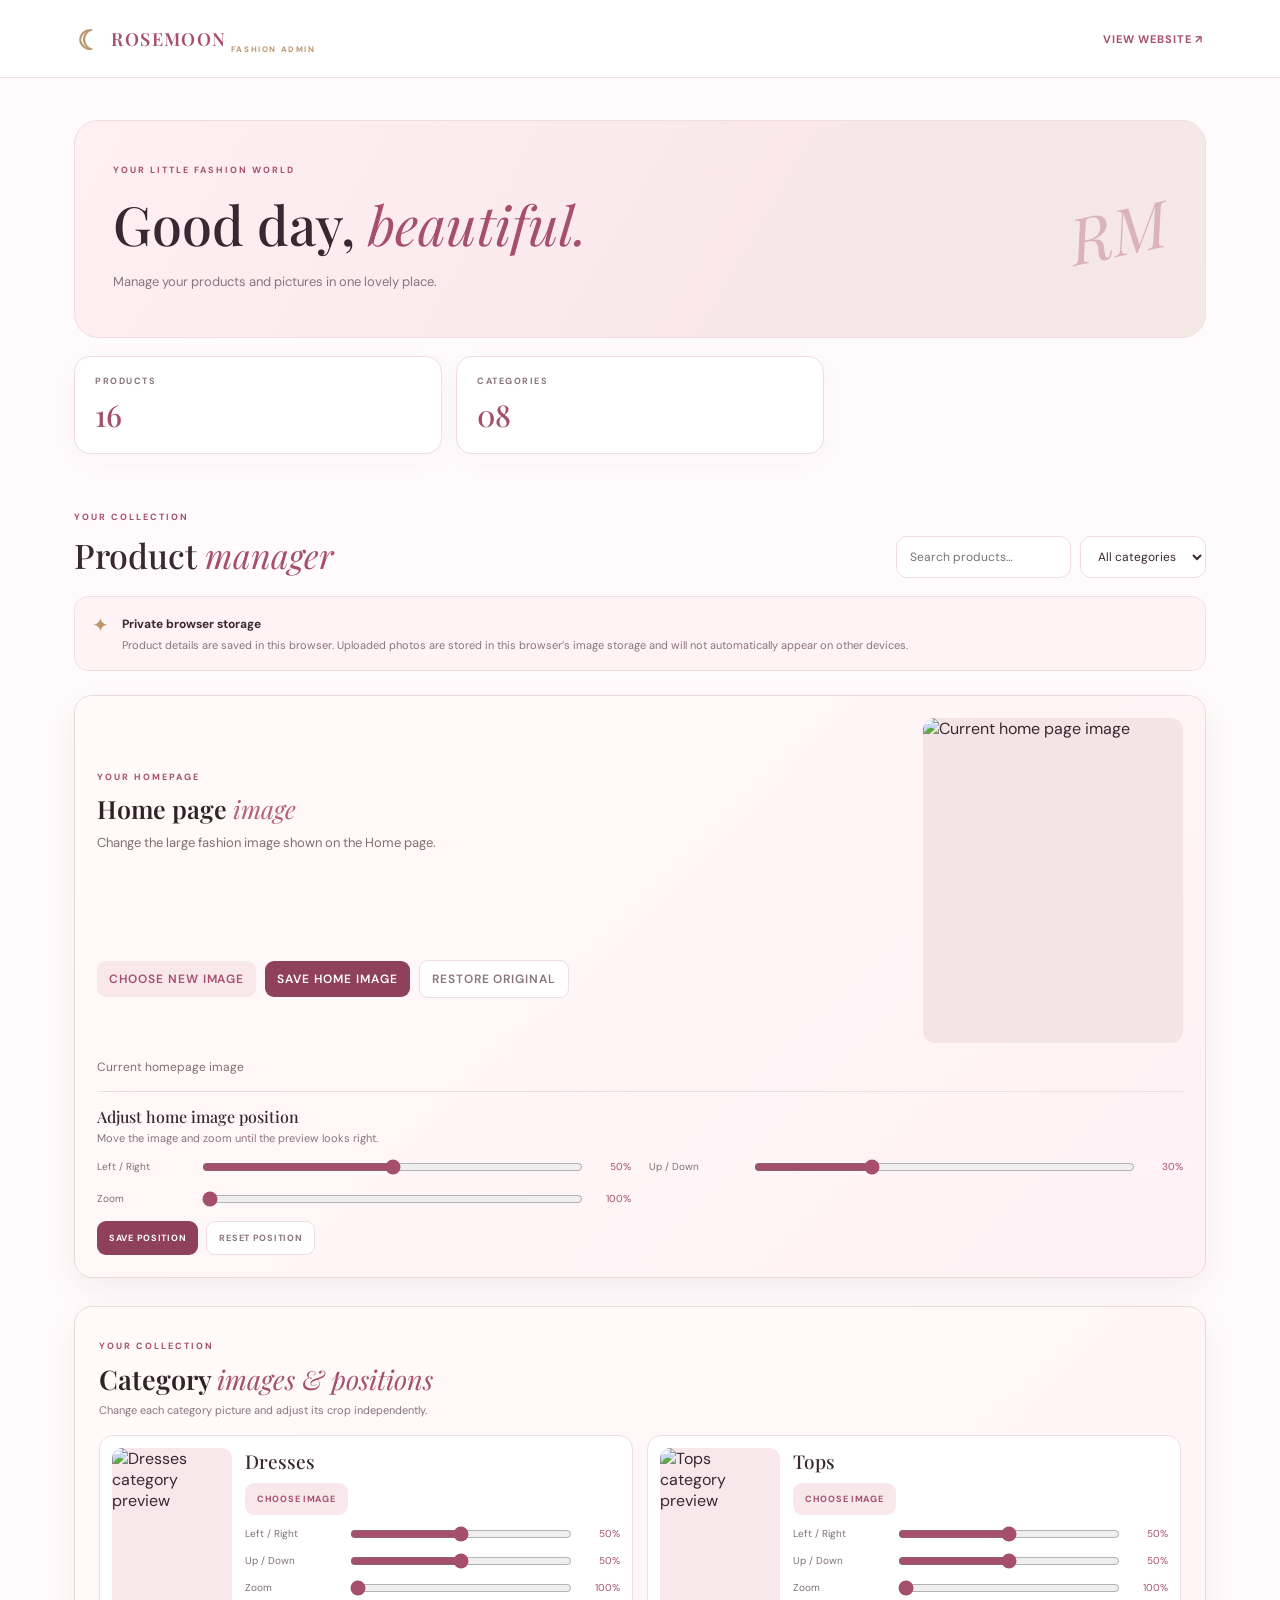
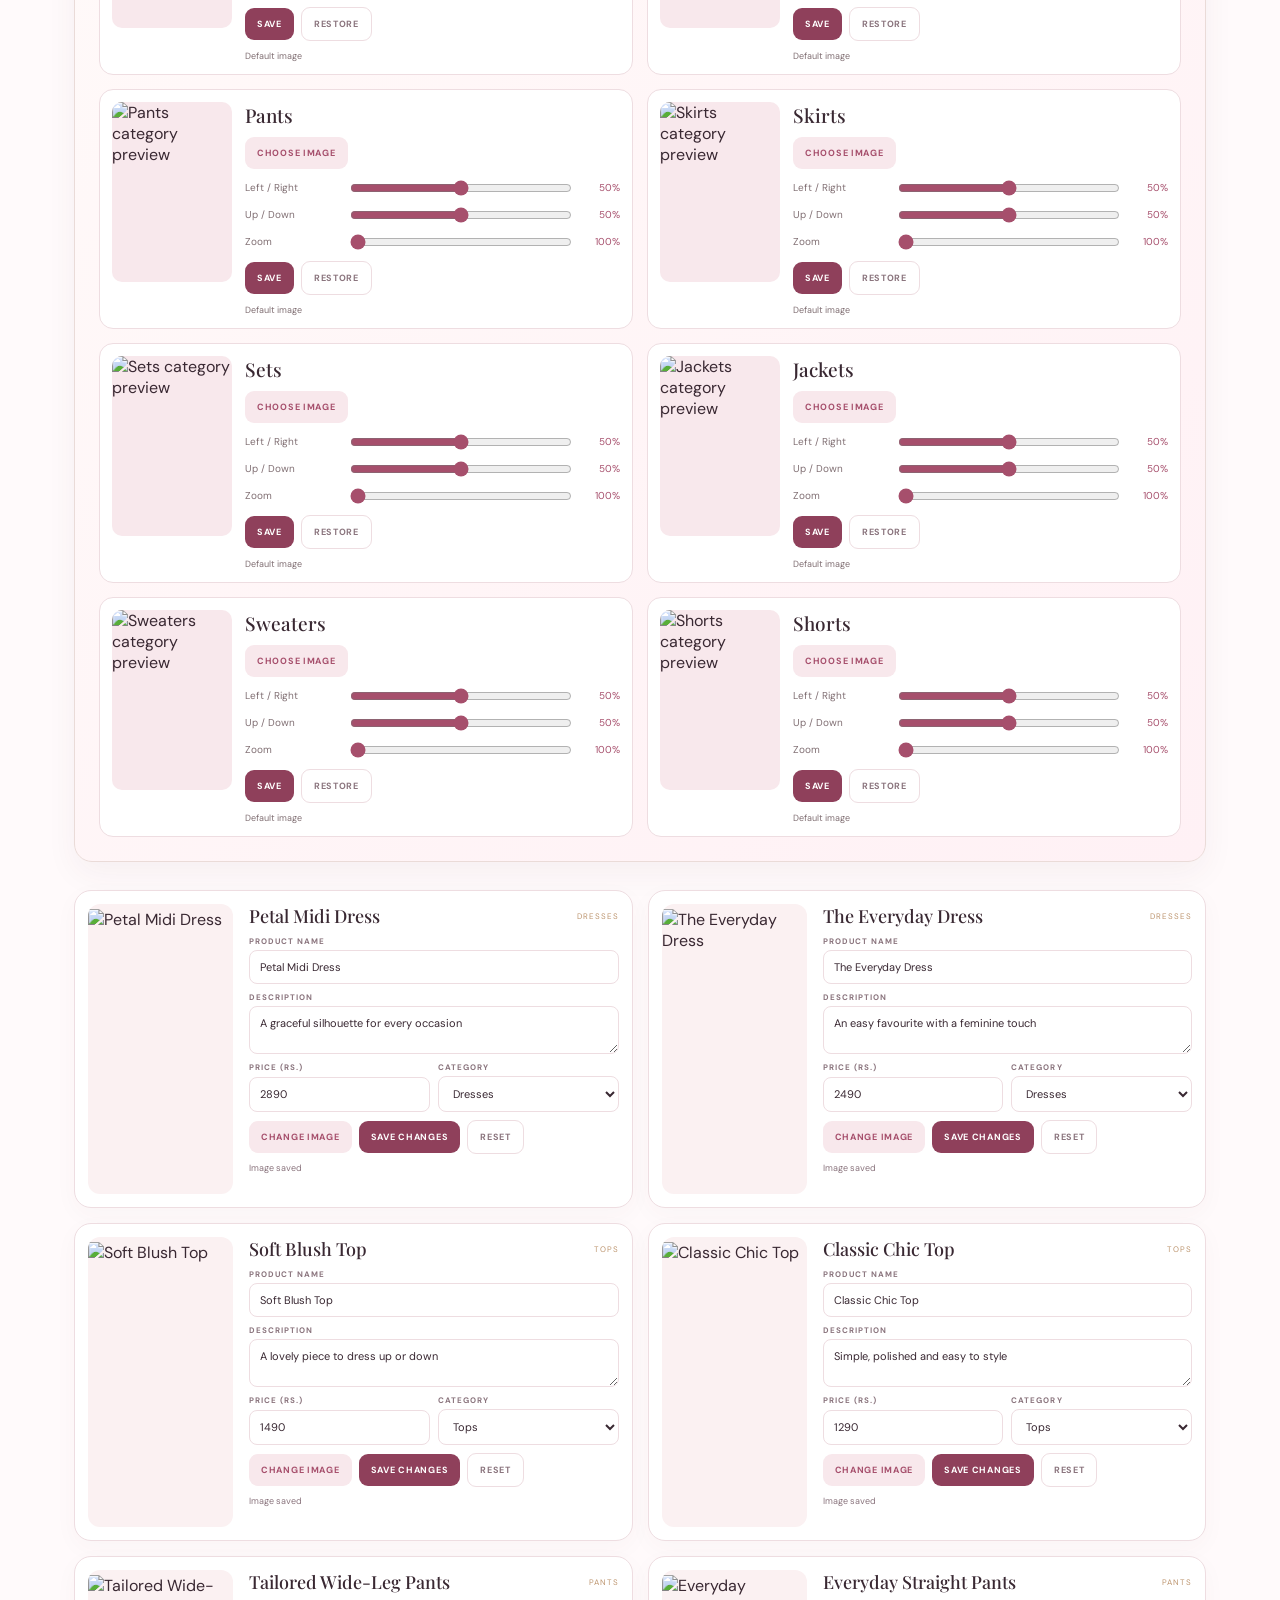
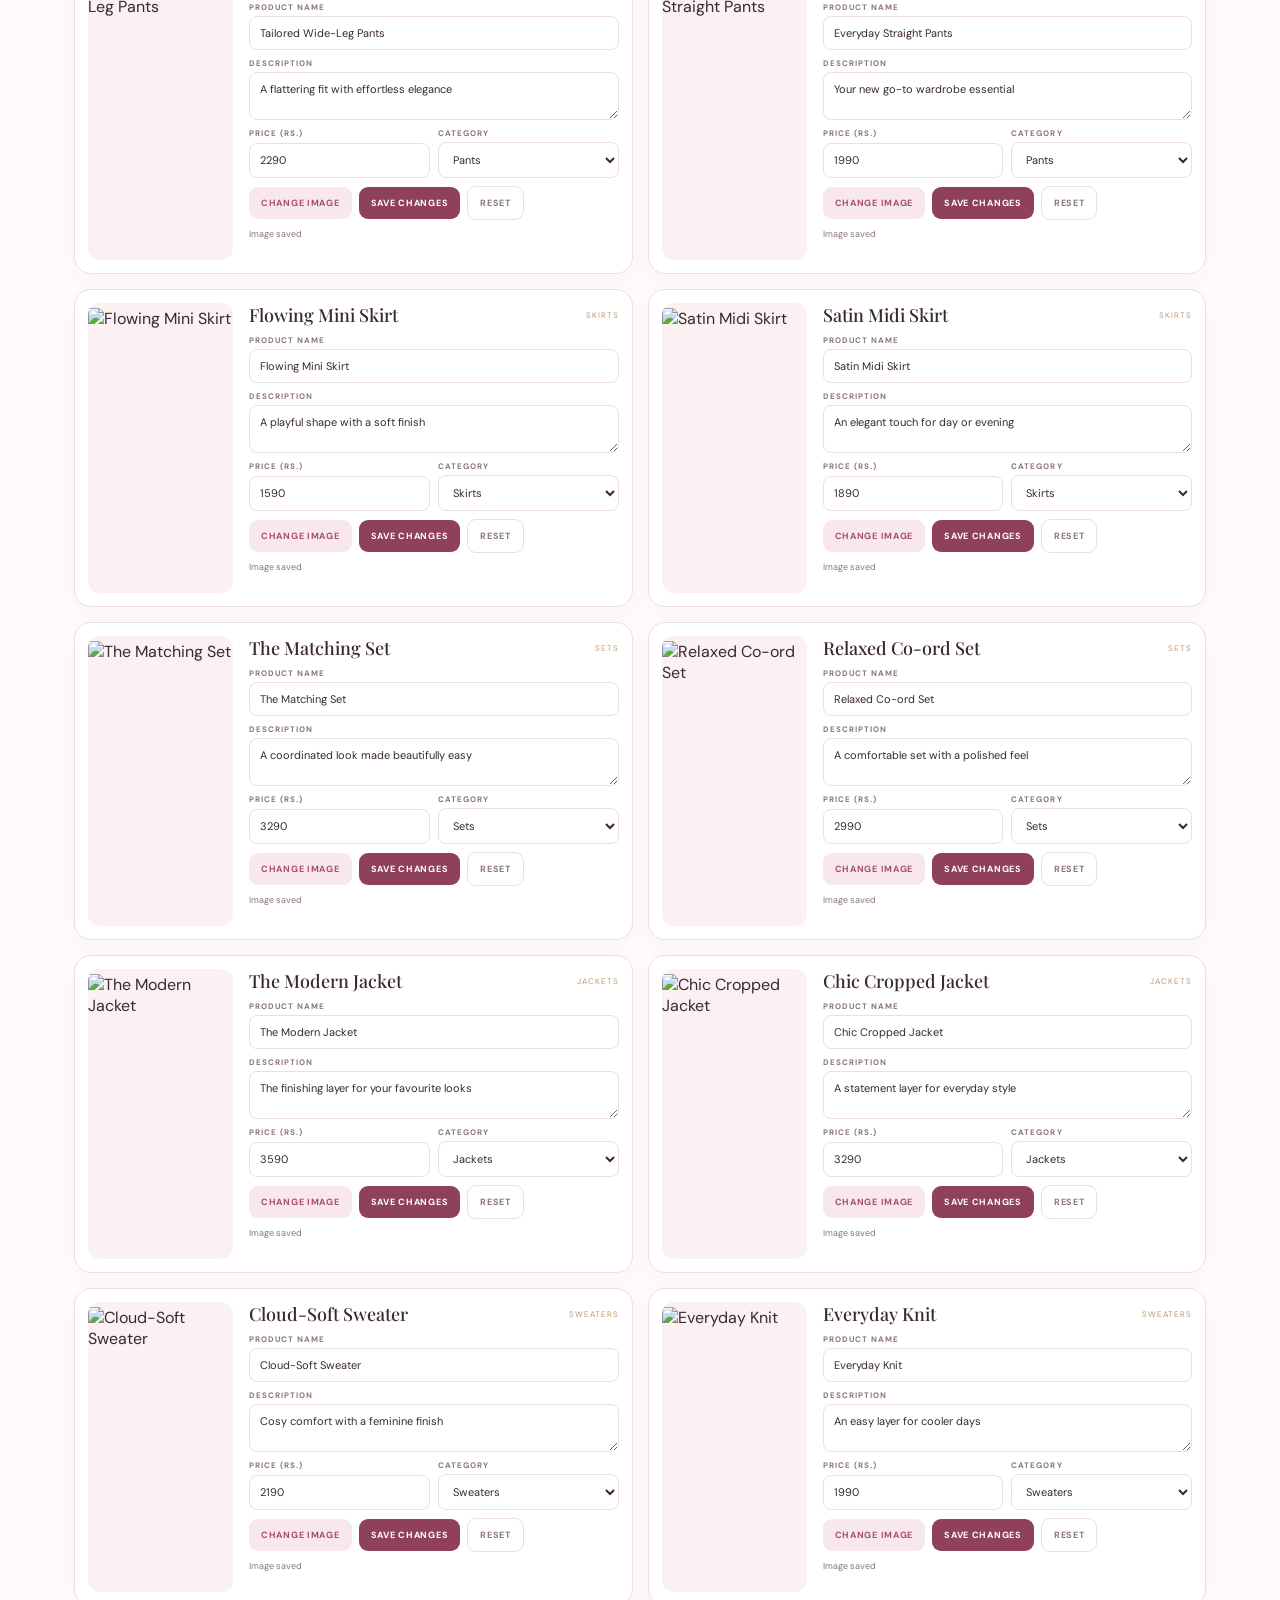
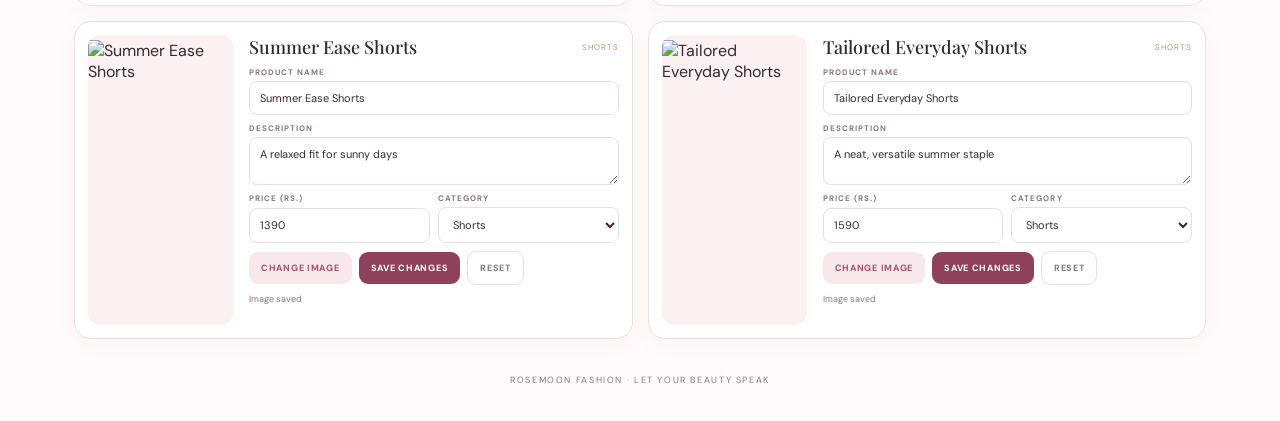
==== admin.html @ 84fc4e72 "Refresh admin script cache for image preview fallback" ====
<!doctype html>
<html lang="en">
<head>
<meta charset="utf-8"><meta name="viewport" content="width=device-width,initial-scale=1">
<meta name="theme-color" content="#f8e9e9"><title>RoseMoon Fashion · Admin</title>
<link rel="preconnect" href="https://fonts.googleapis.com"><link rel="preconnect" href="https://fonts.gstatic.com" crossorigin>
<link href="https://fonts.googleapis.com/css2?family=DM+Sans:wght@400;500;600;700&family=Playfair+Display:wght@400;500;600;700&display=swap" rel="stylesheet">
<link rel="stylesheet" href="admin.css?v=20261119-categoryimages01">
</head>
<body>
<header class="admin-top"><a class="brand" href="index.html"><span class="moon">☾</span><span>ROSEMOON</span><small>FASHION ADMIN</small></a><div class="top-actions"><a class="view-shop" href="index.html">View Website ↗</a></div></header>
<main class="shell">
<section id="managerPanel"><section class="welcome"><div><p class="eyebrow">YOUR LITTLE FASHION WORLD</p><h1>Good day, <em>beautiful.</em></h1><p>Manage your products and pictures in one lovely place.</p></div><div class="welcome-mark">RM</div></section>
<section class="stats"><article><span>PRODUCTS</span><strong id="productCount">16</strong></article><article><span>CATEGORIES</span><strong>08</strong></article></section>
<section class="toolbar"><div><p class="eyebrow">YOUR COLLECTION</p><h2>Product <em>manager</em></h2></div><div class="tools"><input id="searchProducts" type="search" placeholder="Search products…"><select id="filterCategory"><option value="all">All categories</option><option value="dresses">Dresses</option><option value="tops">Tops</option><option value="pants">Pants</option><option value="skirts">Skirts</option><option value="sets">Sets</option><option value="jackets">Jackets</option><option value="sweaters">Sweaters</option><option value="shorts">Shorts</option></select></div></section>
<div class="notice"><span>✦</span><div><strong>Private browser storage</strong><p>Product details are saved in this browser. Uploaded photos are stored in this browser’s image storage and will not automatically appear on other devices.</p></div></div>
<section class="home-image-manager">
<div class="home-image-copy"><p class="eyebrow">YOUR HOMEPAGE</p><h2>Home page <em>image</em></h2><p>Change the large fashion image shown on the Home page.</p></div>
<div class="home-image-preview" id="homeImagePreview"><img src="https://images.unsplash.com/photo-1539109136881-3be0616acf4b?auto=format&fit=crop&w=1200&q=85" alt="Current home page image"></div>
<div class="home-image-actions"><label class="upload-label">Choose new image<input id="homeImageUpload" type="file" accept="image/*"></label><button class="save-button" id="saveHomeImage" type="button">Save home image</button><button class="reset-button" id="resetHomeImage" type="button">Restore original</button></div>
<p class="home-image-status" id="homeImageStatus" aria-live="polite">Current homepage image</p>
<div class="image-position-controls" id="homePositionControls"><div class="position-title"><strong>Adjust home image position</strong><span>Move the image and zoom until the preview looks right.</span></div><label>Left / Right <input type="range" min="0" max="100" value="50" data-home-position="x"><output>50%</output></label><label>Up / Down <input type="range" min="0" max="100" value="30" data-home-position="y"><output>30%</output></label><label>Zoom <input type="range" min="100" max="180" value="100" data-home-position="zoom"><output>100%</output></label><div class="position-actions"><button class="save-button" id="saveHomePosition" type="button">Save position</button><button class="reset-button" id="resetHomePosition" type="button">Reset position</button></div></div></section><section class="category-image-manager"><div class="category-manager-heading"><p class="eyebrow">YOUR COLLECTION</p><h2>Category <em>images & positions</em></h2><p>Change each category picture and adjust its crop independently.</p></div><div id="categoryImageGrid" class="category-image-grid"></div></section><section id="productList" class="product-list" aria-live="polite"></section>
<footer>ROSEMOON FASHION <span>·</span> LET YOUR BEAUTY SPEAK</footer>
</section></main>
<div class="toast" id="toast" role="status"></div>
<script src="admin.js?v=20261119-adminfix03"></script>
</body></html>
---- admin.css ----
:root{--ink:#392832;--muted:#8a747d;--rose:#a64f6c;--pink:#f8e8ec;--pale:#fff8f8;--gold:#bd956f;--line:#eedde1;--white:#fff}*{box-sizing:border-box}body{margin:0;background:#fffafb;color:var(--ink);font-family:"DM Sans",sans-serif}.admin-top{height:78px;padding:0 clamp(18px,6vw,84px);display:flex;align-items:center;justify-content:space-between;background:#fff;border-bottom:1px solid var(--line);position:sticky;top:0;z-index:5}.brand{display:flex;align-items:center;gap:9px;text-decoration:none;color:var(--rose);font:600 18px "Playfair Display",serif;letter-spacing:.08em}.brand small{font:700 8px "DM Sans";letter-spacing:.2em;color:var(--gold);align-self:flex-end;margin:0 0 3px -5px}.moon{font-size:27px;color:var(--gold)}.view-shop{color:var(--rose);text-decoration:none;font-size:11px;font-weight:700;letter-spacing:.08em;text-transform:uppercase}.shell{max-width:1180px;margin:auto;padding:42px 24px 25px}.welcome{background:linear-gradient(120deg,#fff0f3,#f9e7eb 58%,#f4e8e4);border:1px solid #f0dce1;border-radius:24px;padding:34px 38px;display:flex;justify-content:space-between;align-items:center;overflow:hidden}.eyebrow{font-size:9px;font-weight:700;letter-spacing:.22em;color:var(--rose)}h1,h2{font-family:"Playfair Display",serif;font-weight:500}h1{font-size:clamp(34px,5vw,54px);margin:12px 0}h1 em,h2 em{color:var(--rose);font-weight:400}.welcome p:not(.eyebrow){color:var(--muted);font-size:13px}.welcome-mark{font:italic 64px "Playfair Display";color:#c88fa0;opacity:.6;transform:rotate(-12deg)}.stats{display:grid;grid-template-columns:repeat(3,1fr);gap:14px;margin:18px 0 48px}.stats article{background:white;border:1px solid var(--line);border-radius:16px;padding:18px 20px;box-shadow:0 7px 24px #67354808}.stats span{display:block;font-size:9px;letter-spacing:.17em;color:var(--muted);font-weight:700}.stats strong{display:block;font:500 30px "Playfair Display";margin-top:8px;color:var(--rose)}.toolbar{display:flex;align-items:end;justify-content:space-between;gap:18px;margin-bottom:18px}.toolbar h2{font-size:34px;margin:8px 0 0}.tools{display:flex;gap:9px}.tools input,.tools select{height:42px;border:1px solid var(--line);border-radius:11px;background:white;padding:0 13px;color:var(--ink);font:12px "DM Sans";outline:none}.tools input:focus,.tools select:focus,.field input:focus,.field textarea:focus,.field select:focus{border-color:#c27a91;box-shadow:0 0 0 3px #f8e8ec}.notice{display:flex;gap:13px;align-items:flex-start;background:#fff3f5;border:1px solid #f1dfe4;border-radius:14px;padding:15px 17px;margin-bottom:20px}.notice>span{color:var(--gold);font-size:20px}.notice strong{font-size:12px}.notice p{font-size:11px;color:var(--muted);margin:4px 0 0;line-height:1.6}.product-list{display:grid;grid-template-columns:repeat(2,minmax(0,1fr));gap:15px}.product-card{display:grid;grid-template-columns:145px minmax(0,1fr);gap:16px;background:white;border:1px solid var(--line);border-radius:17px;padding:13px;box-shadow:0 7px 24px #67354808;min-width:0}.photo-wrap{position:relative;background:#fbf1f2;border-radius:12px;overflow:hidden;min-height:190px;display:flex;align-items:center;justify-content:center}.photo-wrap img{width:100%;height:100%;max-height:280px;object-fit:contain;display:block}.photo-wrap .photo-empty{font-size:11px;color:var(--muted);padding:12px;text-align:center}.edit-fields{min-width:0;display:grid;gap:8px;align-content:start}.product-heading{display:flex;align-items:center;justify-content:space-between;gap:7px}.product-heading strong{font:500 18px "Playfair Display";overflow-wrap:anywhere}.product-heading small{font-size:8px;letter-spacing:.12em;color:var(--gold);text-transform:uppercase;white-space:nowrap}.field{display:grid;gap:4px}.field label{font-size:8px;font-weight:700;letter-spacing:.13em;color:var(--muted);text-transform:uppercase}.field input,.field textarea,.field select{width:100%;min-width:0;border:1px solid var(--line);border-radius:8px;padding:9px 10px;font:11px "DM Sans";color:var(--ink);background:#fff;outline:none}.field textarea{resize:vertical;min-height:45px}.two-fields{display:grid;grid-template-columns:1fr 1fr;gap:8px}.image-actions{display:flex;gap:7px;align-items:center;flex-wrap:wrap}.upload-label,.save-button,.reset-button{border:0;border-radius:9px;padding:10px 12px;font:700 9px "DM Sans";letter-spacing:.08em;text-transform:uppercase;cursor:pointer}.upload-label{background:#f8e8ec;color:var(--rose)}.upload-label input{display:none}.save-button{background:#8f405b;color:white}.reset-button{background:#fff;border:1px solid var(--line);color:var(--muted)}.image-name{font-size:9px;color:var(--muted);overflow-wrap:anywhere}.card-status{font-size:9px;color:#4d8b69;min-height:12px}.empty-state{grid-column:1/-1;text-align:center;padding:40px;color:var(--muted)}footer{text-align:center;padding:35px 0 10px;color:var(--muted);font-size:9px;letter-spacing:.18em}footer span{color:var(--gold)}.toast{position:fixed;bottom:22px;left:50%;transform:translate(-50%,20px);opacity:0;pointer-events:none;background:#392832;color:white;padding:12px 18px;border-radius:30px;font-size:11px;transition:.25s;z-index:10}.toast.show{opacity:1;transform:translate(-50%,0)}@media(max-width:850px){.product-list{grid-template-columns:1fr}.toolbar{align-items:stretch;flex-direction:column}.tools{width:100%}.tools input,.tools select{flex:1;min-width:0}}@media(max-width:520px){.shell{padding:24px 13px}.welcome{padding:25px 21px}.welcome-mark{font-size:43px}.stats{gap:8px;margin-bottom:35px}.stats article{padding:13px 11px}.stats strong{font-size:25px}.stats span{font-size:8px}.product-card{grid-template-columns:112px minmax(0,1fr);gap:10px;padding:9px}.photo-wrap{min-height:160px}.product-heading strong{font-size:15px}.tools{flex-direction:column}.tools input,.tools select{width:100%;height:40px}.two-fields{gap:6px}.field input,.field textarea,.field select{padding:8px}.upload-label,.save-button,.reset-button{padding:9px 10px;font-size:8px}}
.login-panel{max-width:540px;margin:55px auto}.login-card{background:#fff;border:1px solid var(--line);border-radius:22px;padding:34px;box-shadow:0 15px 50px #67354810}.login-card h1{font-size:40px}.login-card>p:not(.eyebrow){color:var(--muted);font-size:13px;line-height:1.7}.login-card form{display:grid;gap:10px;margin-top:24px}.login-card label{font-size:10px;font-weight:700;letter-spacing:.13em;color:var(--muted);text-transform:uppercase}.login-card input{height:46px;border:1px solid var(--line);border-radius:10px;padding:0 13px;font:13px "DM Sans";color:var(--ink)}.login-card button{justify-self:start;padding:13px 18px}.top-actions{display:flex;gap:18px;align-items:center}.logout-button{border:0;background:transparent;cursor:pointer;font-family:"DM Sans"}.login-card #authMessage{font-size:12px;color:var(--rose);margin-top:18px}

.auth-extra{display:flex;gap:18px;flex-wrap:wrap;margin-top:14px}.auth-extra button{border:0;background:transparent;color:var(--rose);font:600 12px "DM Sans";text-decoration:underline;cursor:pointer;padding:5px 0}.login-card form input[type=password]{height:46px;border:1px solid var(--line);border-radius:10px;padding:0 13px;font:13px "DM Sans";color:var(--ink)}.login-card form{gap:10px}

.home-image-manager{display:grid;grid-template-columns:minmax(0,1fr) minmax(180px,260px);gap:16px;align-items:center;margin:24px 0;padding:22px;border:1px solid #eadbd8;border-radius:18px;background:linear-gradient(135deg,#fffaf9,#fff1f5);box-shadow:0 12px 32px rgba(80,42,55,.06)}
.home-image-copy h2{margin:4px 0 8px;font:600 25px "Playfair Display",serif;color:#302327}.home-image-copy h2 em{color:#b45e7a}.home-image-copy p:last-child{margin:0;color:#806f73;font-size:13px;line-height:1.6}
.home-image-preview{grid-column:2;grid-row:1 / span 2;overflow:hidden;aspect-ratio:4/5;border-radius:12px;background:#f5e4e5}.home-image-preview img{display:block;width:100%;height:100%;object-fit:cover}
.home-image-actions{display:flex;gap:9px;flex-wrap:wrap;align-items:center}.home-image-actions .upload-label,.home-image-actions button{font:600 12px "DM Sans",sans-serif}.home-image-status{grid-column:1/-1;margin:0;color:#806f73;font-size:12px}


.image-position-controls{grid-column:1/-1;display:grid;grid-template-columns:1fr 1fr;gap:12px 18px;padding-top:14px;border-top:1px solid #eedde1}.position-title{grid-column:1/-1;display:grid;gap:4px}.position-title strong{font:500 16px "Playfair Display",serif;color:#392832}.position-title span,.category-manager-heading>p:last-child{font-size:11px;color:#8a747d}.image-position-controls>label,.position-slider>label{display:grid;grid-template-columns:95px minmax(0,1fr) 42px;gap:8px;align-items:center;font-size:10px;color:#806f73}.image-position-controls input,.position-slider input{width:100%;accent-color:#a64f6c}.image-position-controls output,.position-slider output{font-size:10px;color:#a64f6c;text-align:right;font-variant-numeric:tabular-nums}.position-actions{grid-column:1/-1;display:flex;gap:8px;flex-wrap:wrap}.category-image-manager{margin:28px 0;padding:24px;border:1px solid #eadbd8;border-radius:18px;background:linear-gradient(135deg,#fffaf9,#fff1f5);box-shadow:0 12px 32px rgba(80,42,55,.05)}.category-manager-heading h2{margin:4px 0 6px;font:600 27px "Playfair Display",serif;color:#302327}.category-manager-heading>p:last-child{margin:0 0 18px}.category-image-grid{display:grid;grid-template-columns:repeat(2,minmax(0,1fr));gap:14px}.category-image-card{display:grid;grid-template-columns:120px minmax(0,1fr);gap:13px;padding:12px;border:1px solid #eedde1;border-radius:14px;background:#fff}.category-image-preview{height:180px;overflow:hidden;border-radius:10px;background:#f8e8ec}.category-image-preview img{width:100%;height:100%;display:block;object-fit:cover}.category-image-fields{display:grid;align-content:start;gap:9px;min-width:0}.category-image-fields h3{margin:0;font:500 19px "Playfair Display",serif}.category-image-fields .upload-label{justify-self:start}.category-image-status{font-size:9px;color:#806f73}.position-slider{display:grid;gap:7px}@media(max-width:850px){.category-image-grid{grid-template-columns:1fr}}
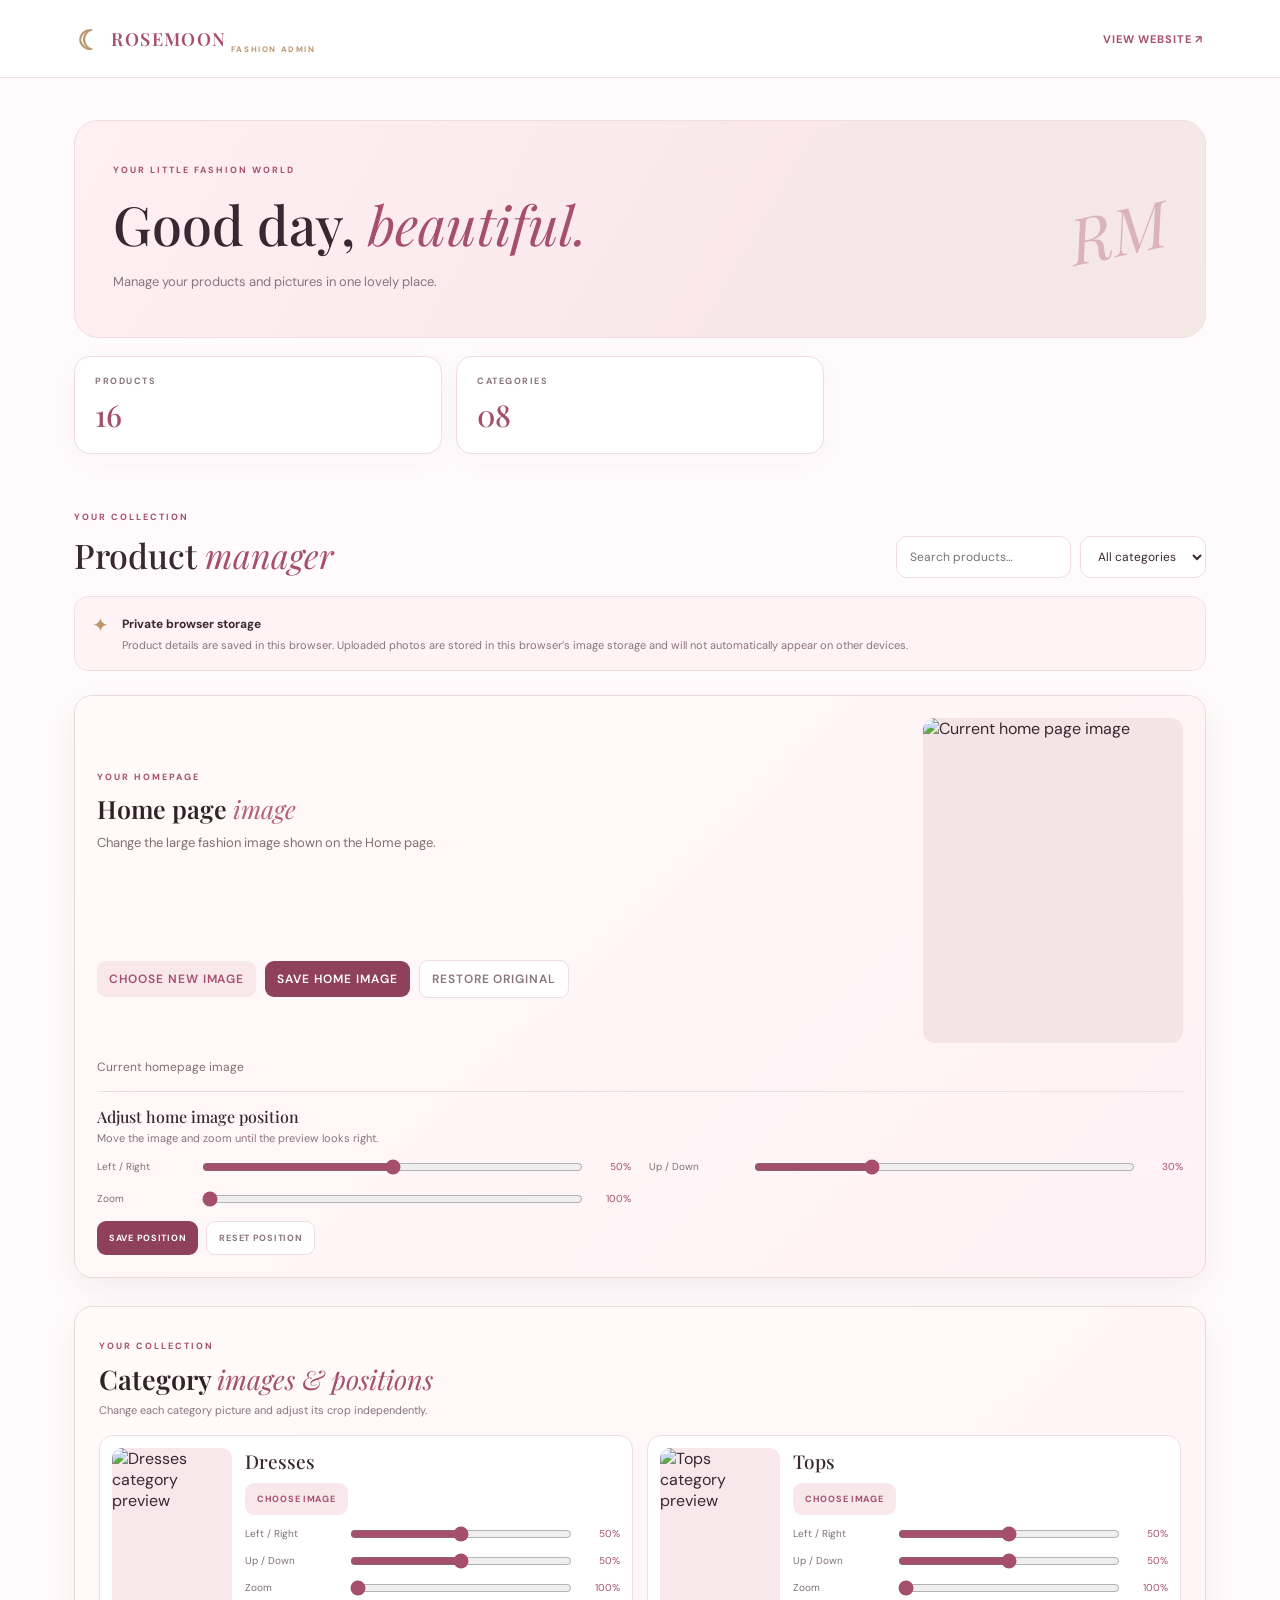
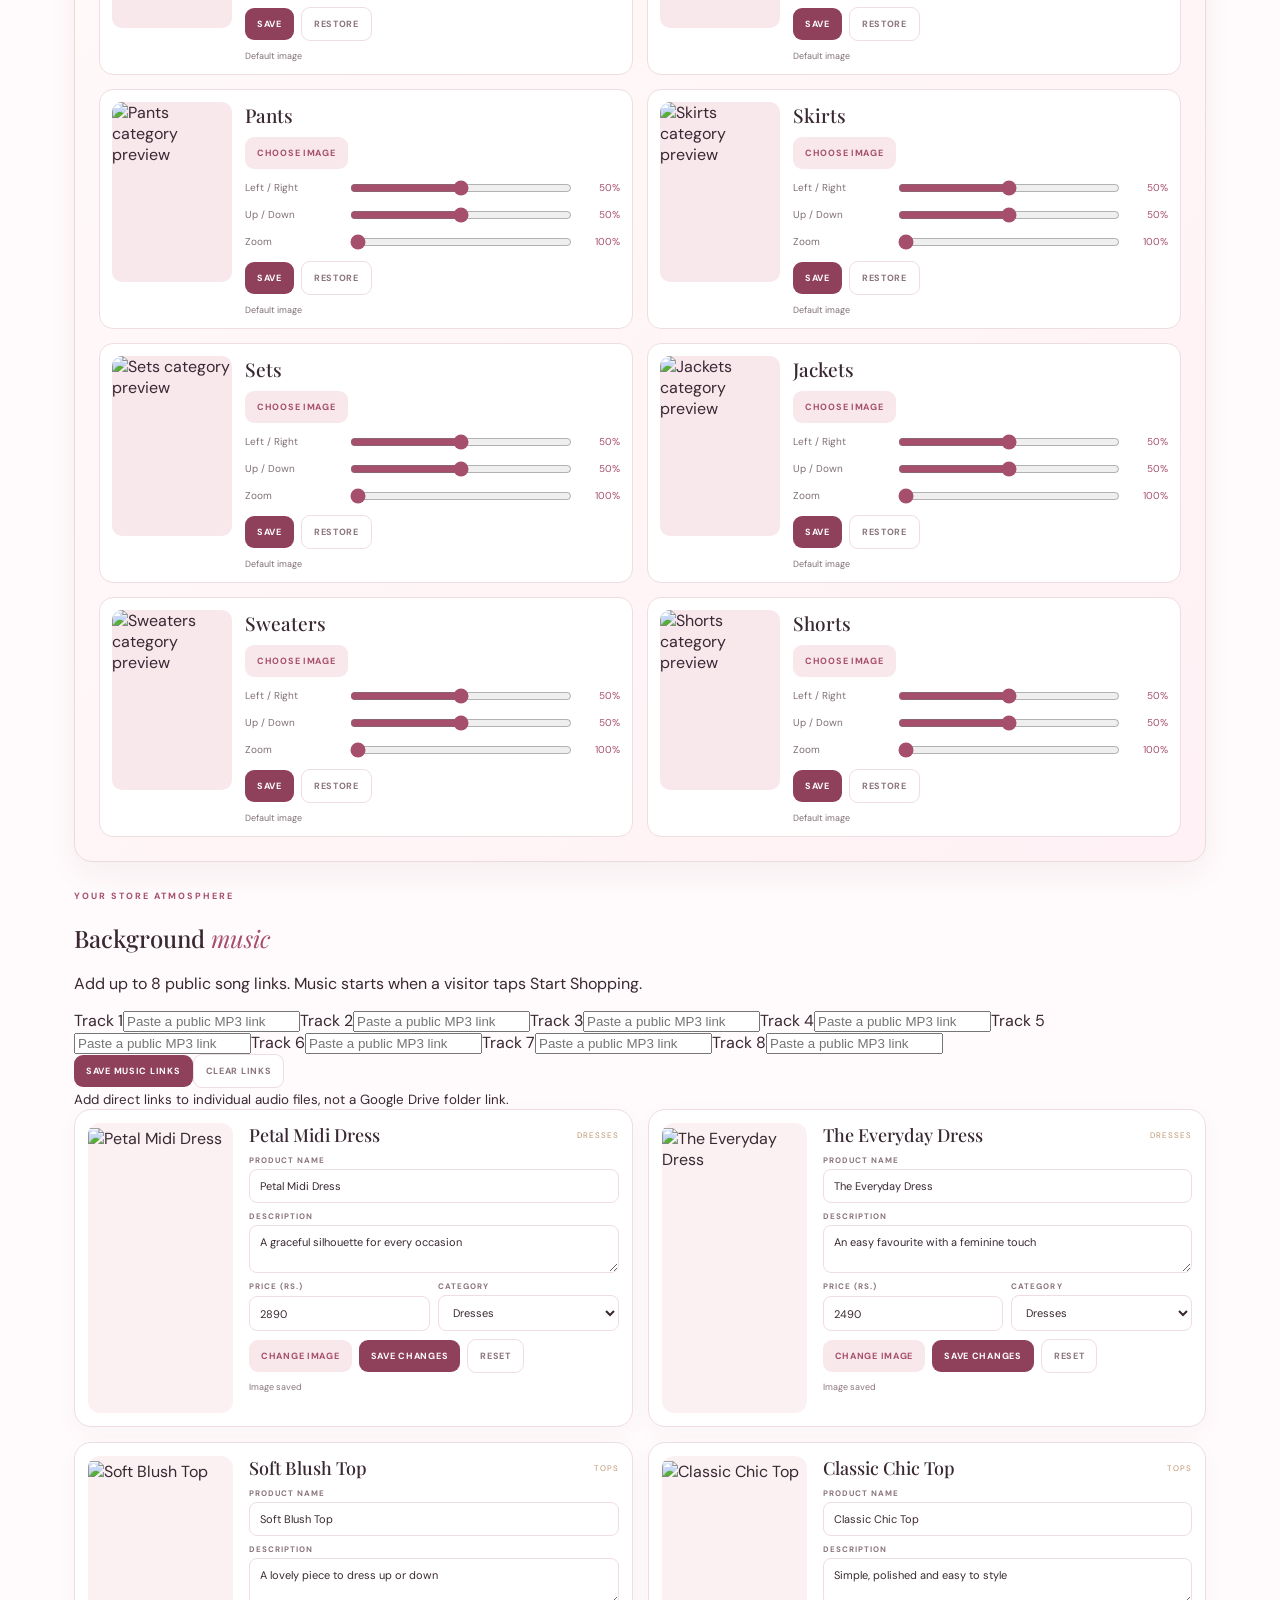
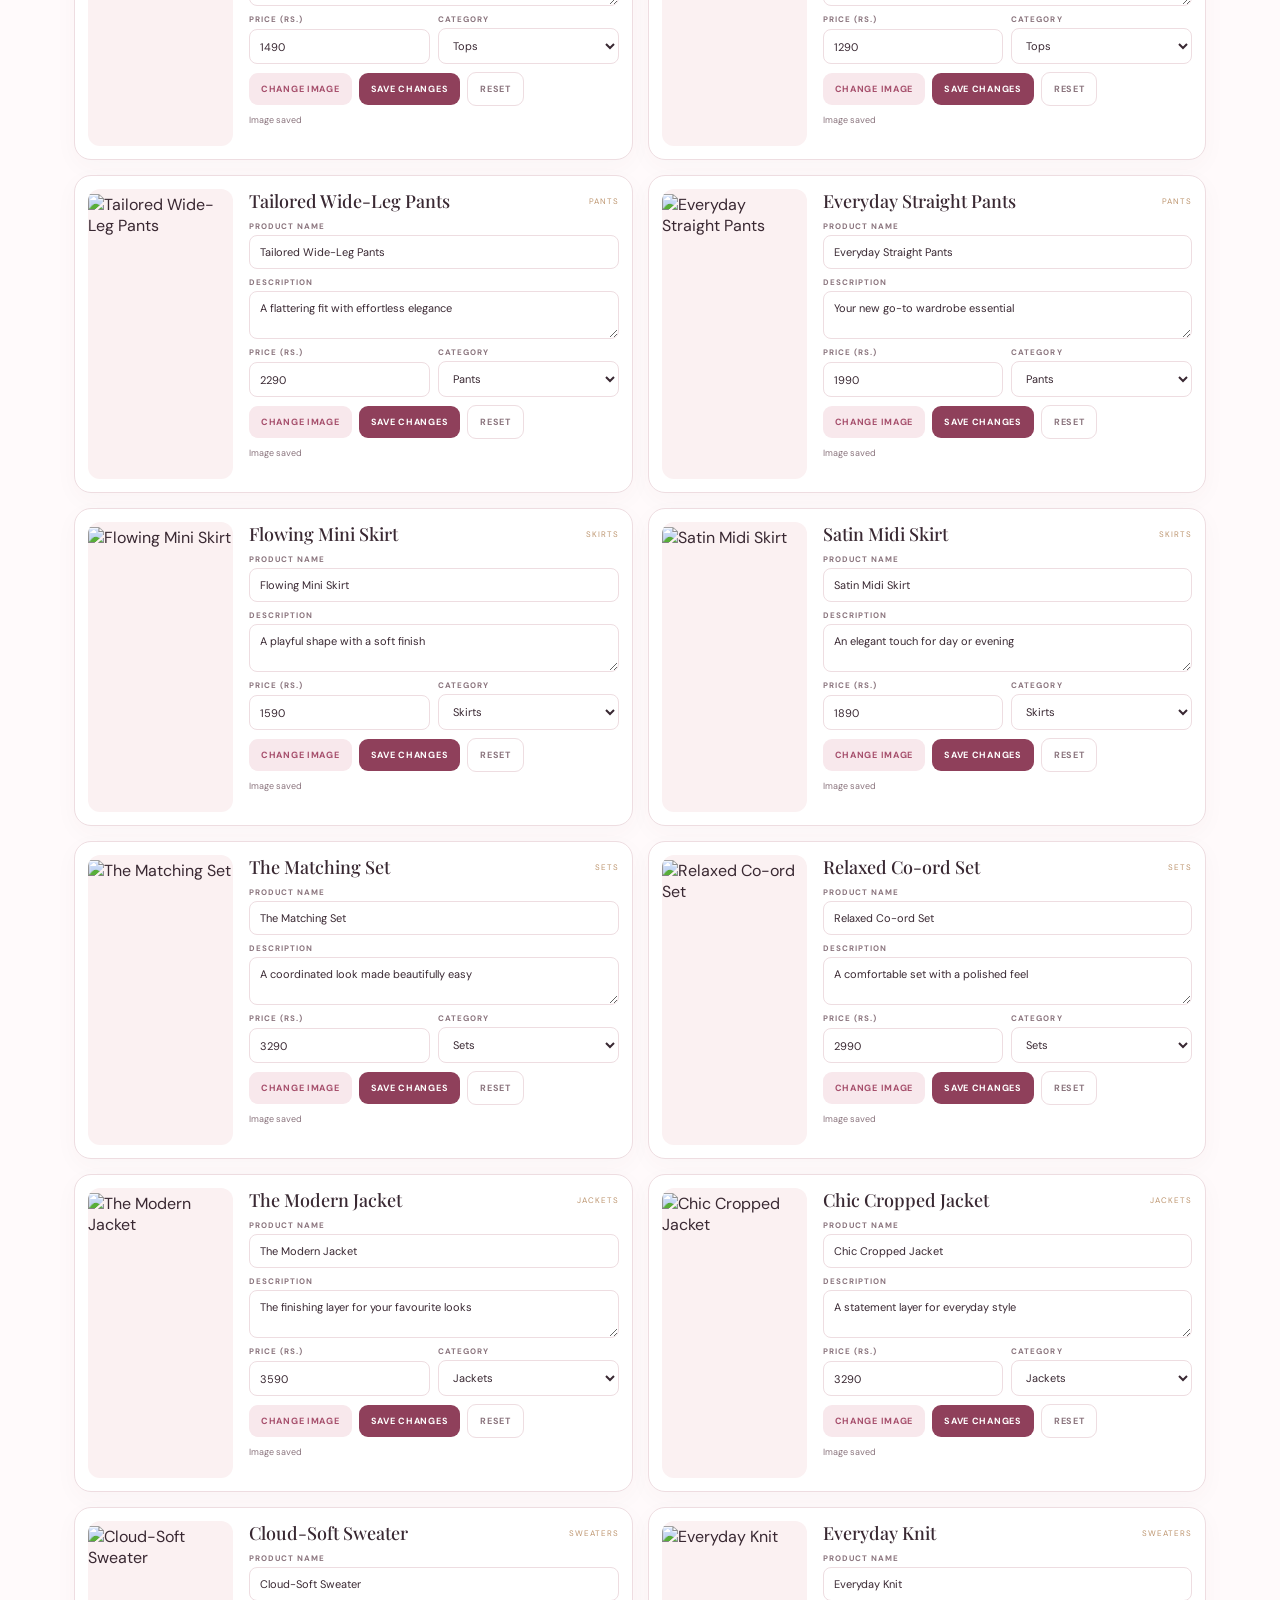
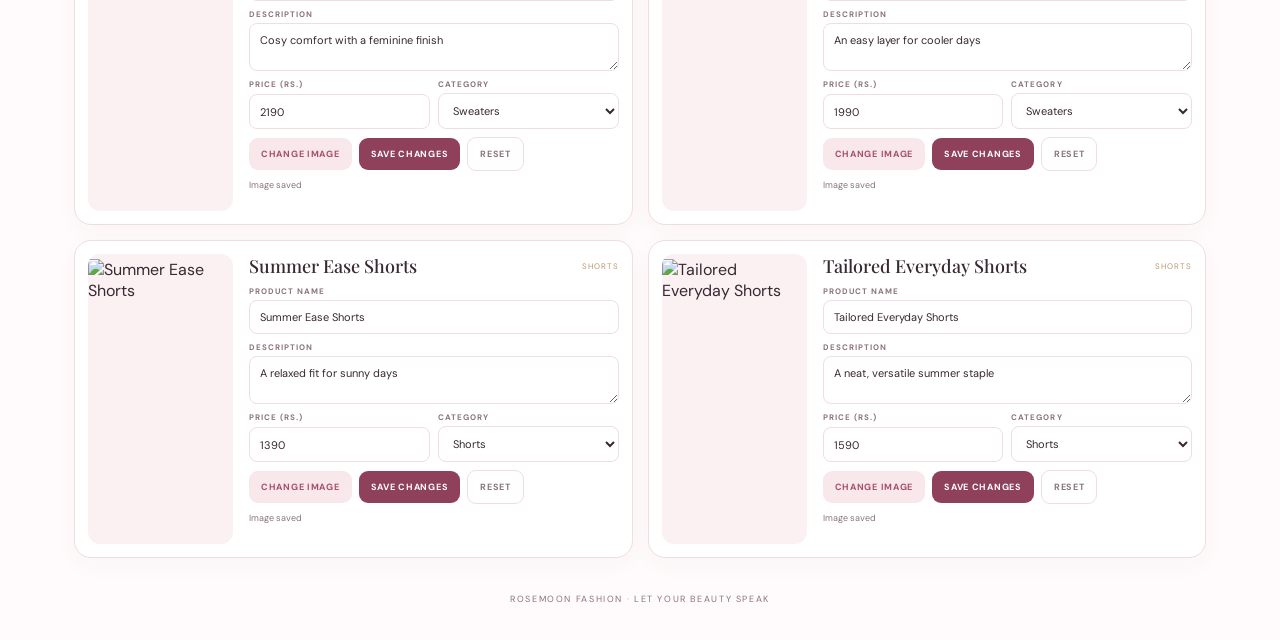
==== commit 0c23a9dc: "Add music playlist controls to admin" ====
--- a/admin.html
+++ b/admin.html
@@ -19,9 +19,10 @@
 <div class="home-image-preview" id="homeImagePreview"><img src="https://images.unsplash.com/photo-1539109136881-3be0616acf4b?auto=format&fit=crop&w=1200&q=85" alt="Current home page image"></div>
 <div class="home-image-actions"><label class="upload-label">Choose new image<input id="homeImageUpload" type="file" accept="image/*"></label><button class="save-button" id="saveHomeImage" type="button">Save home image</button><button class="reset-button" id="resetHomeImage" type="button">Restore original</button></div>
 <p class="home-image-status" id="homeImageStatus" aria-live="polite">Current homepage image</p>
-<div class="image-position-controls" id="homePositionControls"><div class="position-title"><strong>Adjust home image position</strong><span>Move the image and zoom until the preview looks right.</span></div><label>Left / Right <input type="range" min="0" max="100" value="50" data-home-position="x"><output>50%</output></label><label>Up / Down <input type="range" min="0" max="100" value="30" data-home-position="y"><output>30%</output></label><label>Zoom <input type="range" min="100" max="180" value="100" data-home-position="zoom"><output>100%</output></label><div class="position-actions"><button class="save-button" id="saveHomePosition" type="button">Save position</button><button class="reset-button" id="resetHomePosition" type="button">Reset position</button></div></div></section><section class="category-image-manager"><div class="category-manager-heading"><p class="eyebrow">YOUR COLLECTION</p><h2>Category <em>images & positions</em></h2><p>Change each category picture and adjust its crop independently.</p></div><div id="categoryImageGrid" class="category-image-grid"></div></section><section id="productList" class="product-list" aria-live="polite"></section>
+<div class="image-position-controls" id="homePositionControls"><div class="position-title"><strong>Adjust home image position</strong><span>Move the image and zoom until the preview looks right.</span></div><label>Left / Right <input type="range" min="0" max="100" value="50" data-home-position="x"><output>50%</output></label><label>Up / Down <input type="range" min="0" max="100" value="30" data-home-position="y"><output>30%</output></label><label>Zoom <input type="range" min="100" max="180" value="100" data-home-position="zoom"><output>100%</output></label><div class="position-actions"><button class="save-button" id="saveHomePosition" type="button">Save position</button><button class="reset-button" id="resetHomePosition" type="button">Reset position</button></div></div></section><section class="category-image-manager"><div class="category-manager-heading"><p class="eyebrow">YOUR COLLECTION</p><h2>Category <em>images & positions</em></h2><p>Change each category picture and adjust its crop independently.</p></div><div id="categoryImageGrid" class="category-image-grid"></div></section><section class="music-manager" id="musicManager"><div class="music-manager-heading"><p class="eyebrow">YOUR STORE ATMOSPHERE</p><h2>Background <em>music</em></h2><p>Add up to 8 public song links. Music starts when a visitor taps Start Shopping.</p></div><div class="music-link-grid"><label>Track 1<input type="url" data-music-track="0" placeholder="Paste a public MP3 link"></label><label>Track 2<input type="url" data-music-track="1" placeholder="Paste a public MP3 link"></label><label>Track 3<input type="url" data-music-track="2" placeholder="Paste a public MP3 link"></label><label>Track 4<input type="url" data-music-track="3" placeholder="Paste a public MP3 link"></label><label>Track 5<input type="url" data-music-track="4" placeholder="Paste a public MP3 link"></label><label>Track 6<input type="url" data-music-track="5" placeholder="Paste a public MP3 link"></label><label>Track 7<input type="url" data-music-track="6" placeholder="Paste a public MP3 link"></label><label>Track 8<input type="url" data-music-track="7" placeholder="Paste a public MP3 link"></label></div><div class="music-manager-actions"><button class="save-button" id="saveMusicLinks" type="button">Save music links</button><button class="reset-button" id="clearMusicLinks" type="button">Clear links</button></div><small id="musicStatus" aria-live="polite">Add direct links to individual audio files, not a Google Drive folder link.</small></section>
+<section id="productList" class="product-list" aria-live="polite"></section>
 <footer>ROSEMOON FASHION <span>·</span> LET YOUR BEAUTY SPEAK</footer>
 </section></main>
 <div class="toast" id="toast" role="status"></div>
-<script src="admin.js?v=20261119-adminfix03"></script>
+<script src="admin.js?v=20261119-imagepreview04"></script>
 </body></html>
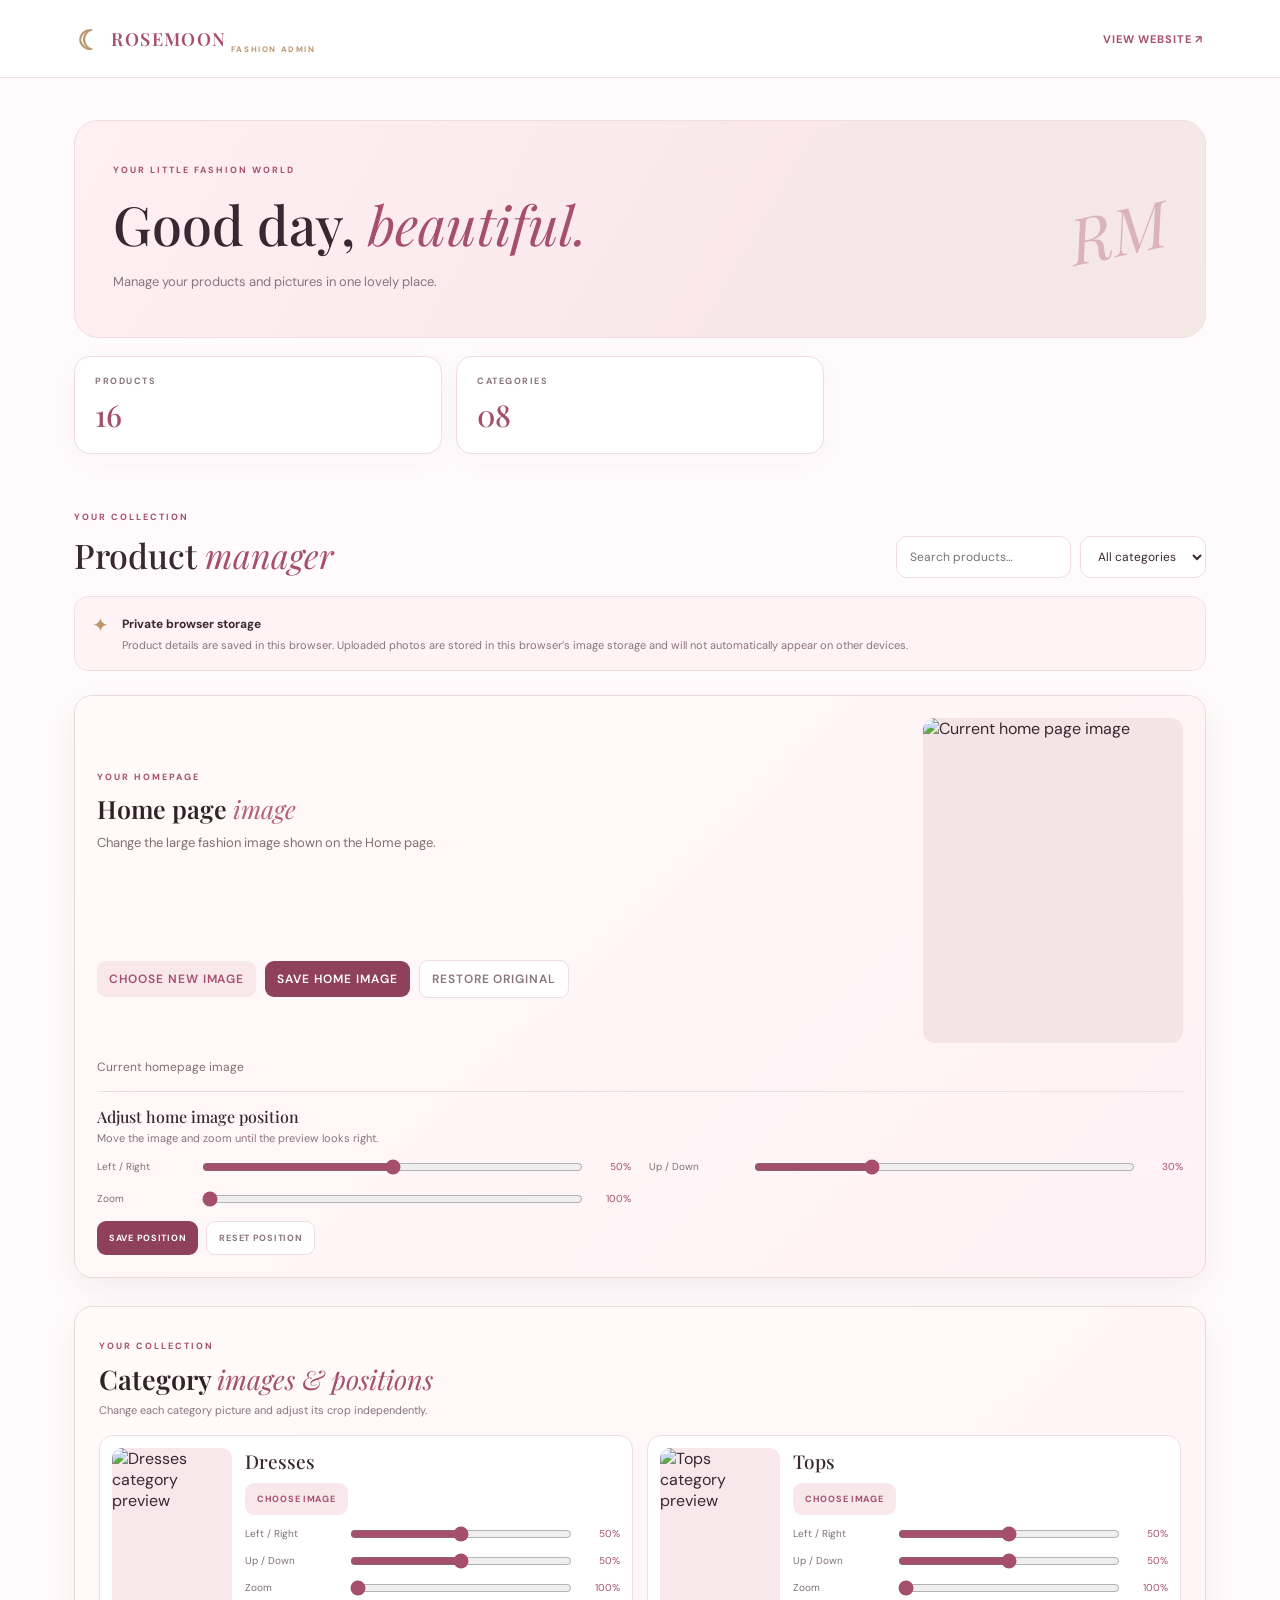
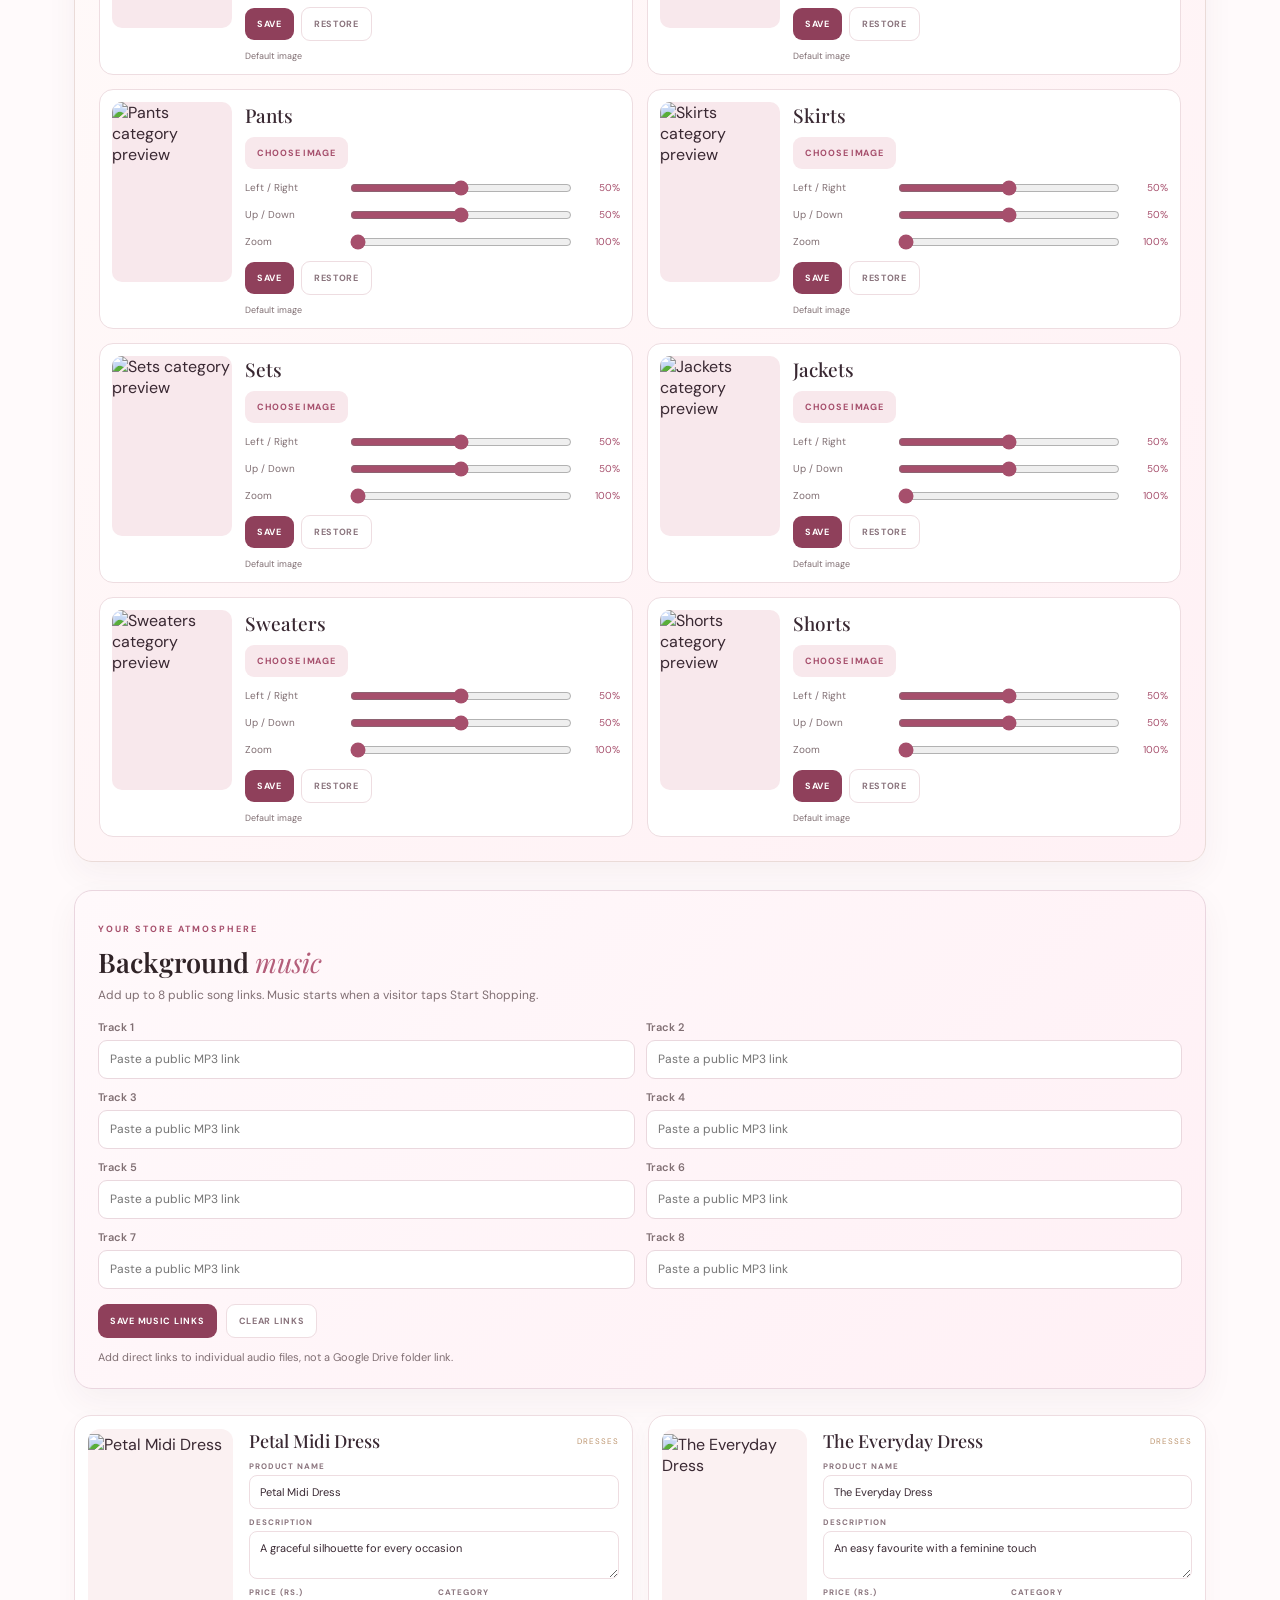
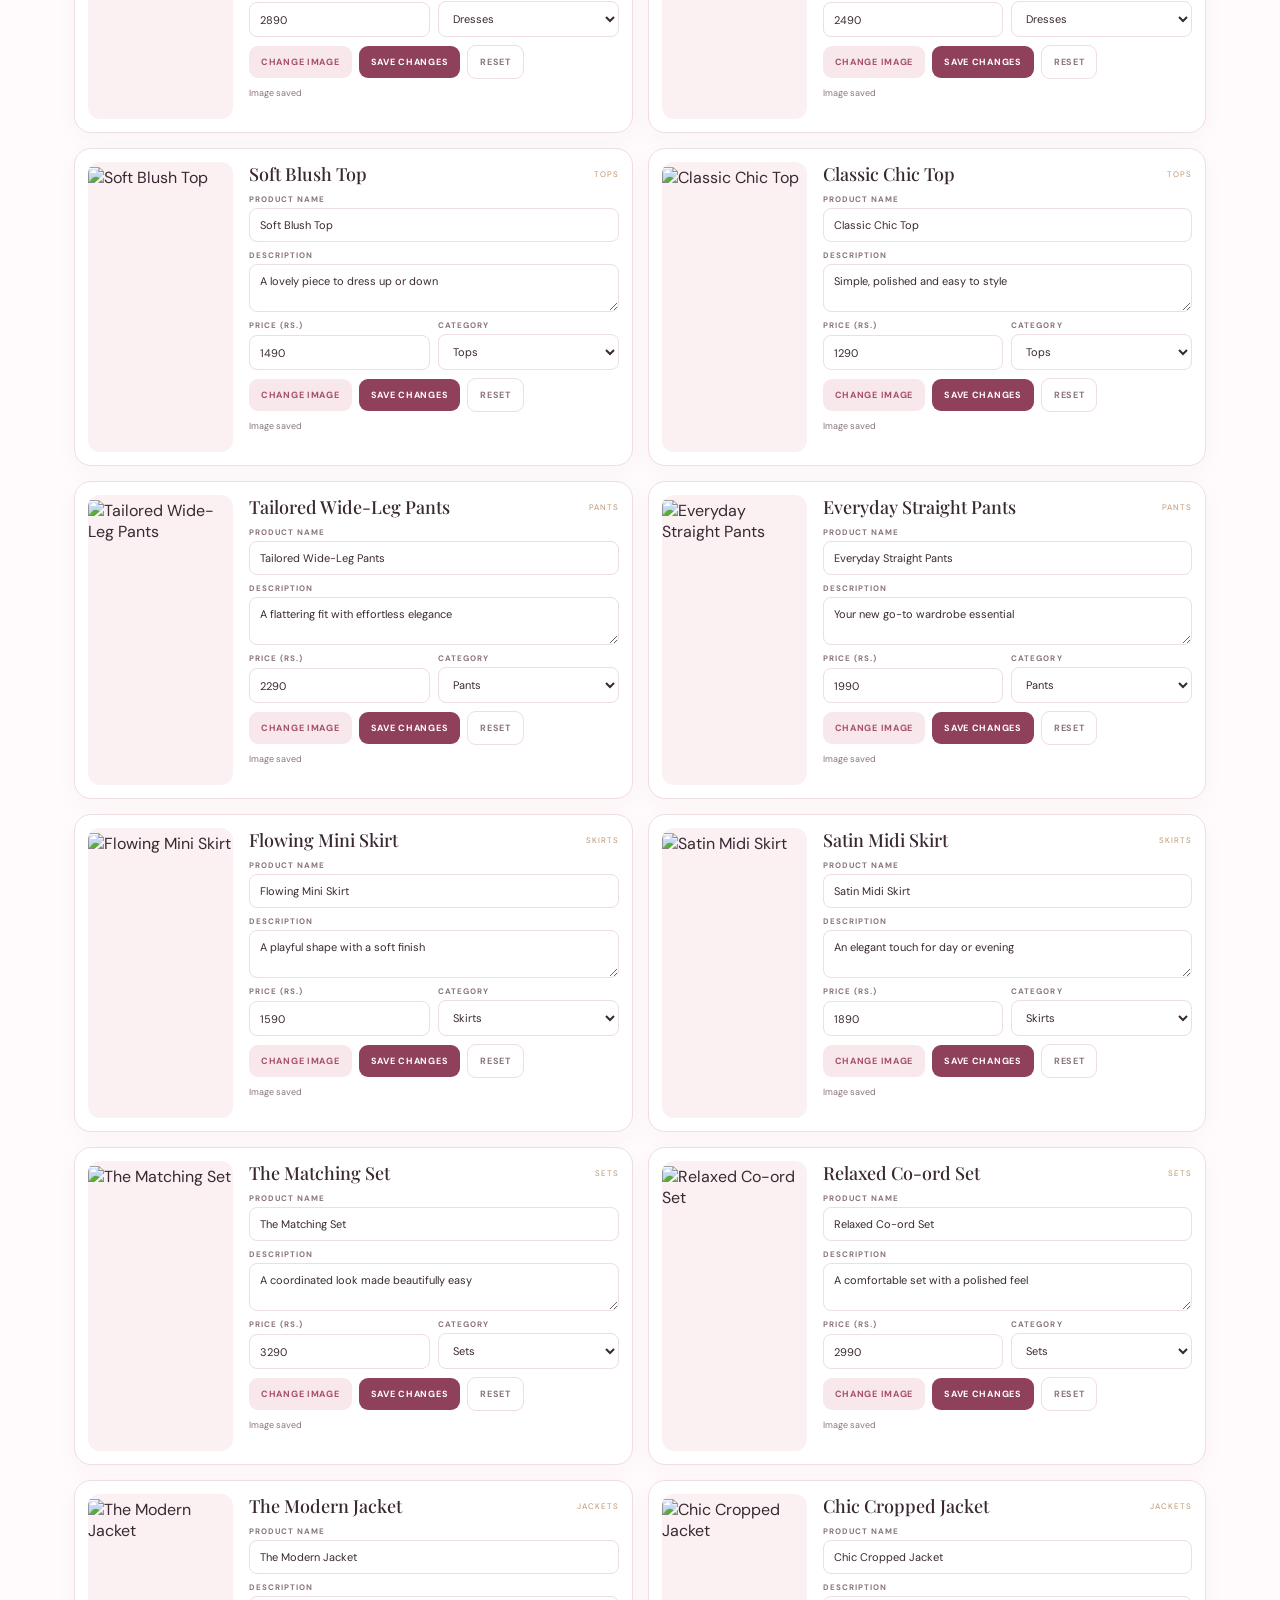
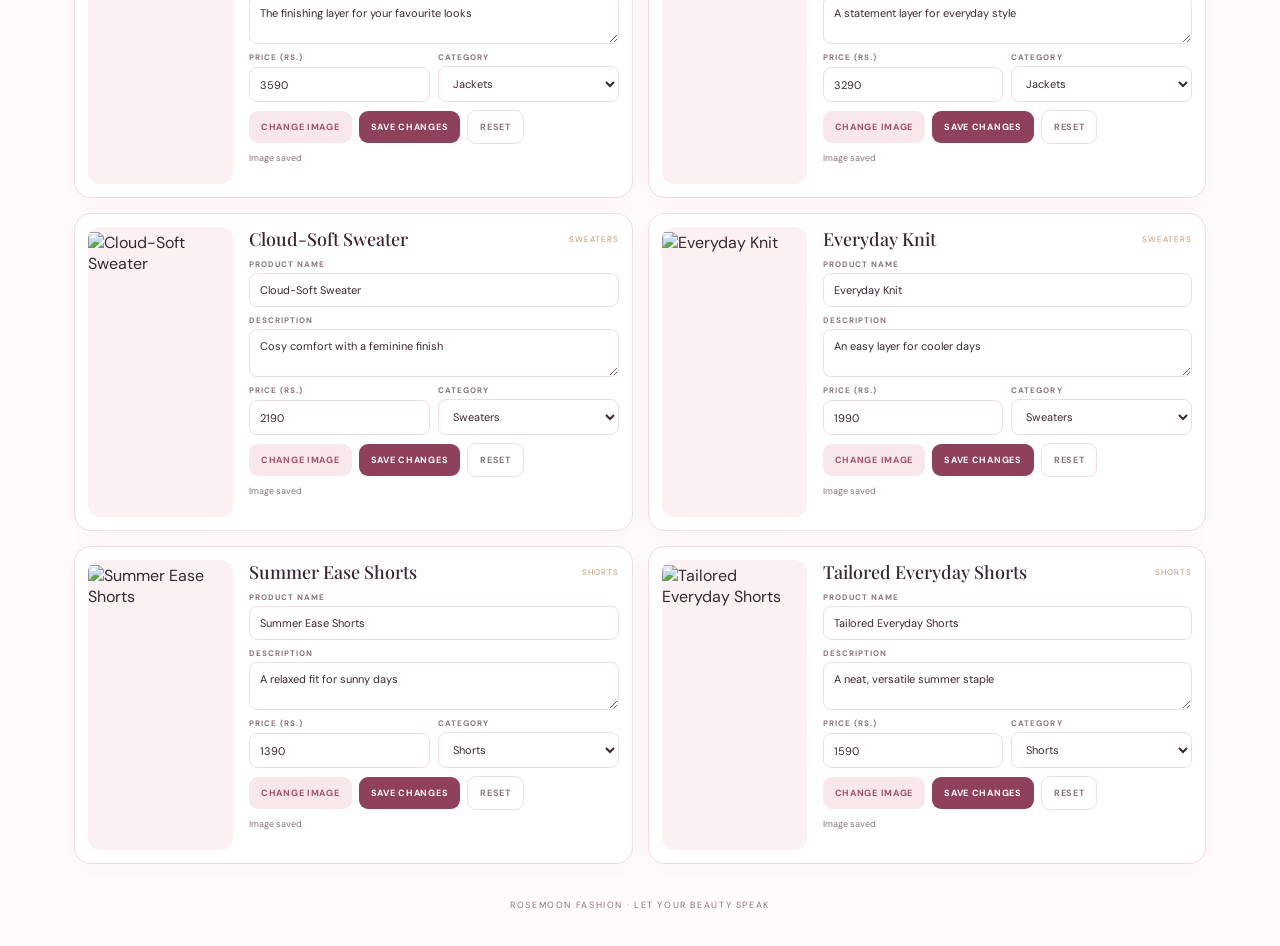
==== commit ed7f5568: "Refresh admin music controls assets" ====
--- a/admin.html
+++ b/admin.html
@@ -5,7 +5,7 @@
 <meta name="theme-color" content="#f8e9e9"><title>RoseMoon Fashion · Admin</title>
 <link rel="preconnect" href="https://fonts.googleapis.com"><link rel="preconnect" href="https://fonts.gstatic.com" crossorigin>
 <link href="https://fonts.googleapis.com/css2?family=DM+Sans:wght@400;500;600;700&family=Playfair+Display:wght@400;500;600;700&display=swap" rel="stylesheet">
-<link rel="stylesheet" href="admin.css?v=20261119-categoryimages01">
+<link rel="stylesheet" href="admin.css?v=20261119-music01">
 </head>
 <body>
 <header class="admin-top"><a class="brand" href="index.html"><span class="moon">☾</span><span>ROSEMOON</span><small>FASHION ADMIN</small></a><div class="top-actions"><a class="view-shop" href="index.html">View Website ↗</a></div></header>
@@ -24,5 +24,5 @@
 <footer>ROSEMOON FASHION <span>·</span> LET YOUR BEAUTY SPEAK</footer>
 </section></main>
 <div class="toast" id="toast" role="status"></div>
-<script src="admin.js?v=20261119-imagepreview04"></script>
+<script src="admin.js?v=20261119-music01"></script>
 </body></html>
--- a/admin.css
+++ b/admin.css
@@ -9,4 +9,11 @@
 .home-image-actions{display:flex;gap:9px;flex-wrap:wrap;align-items:center}.home-image-actions .upload-label,.home-image-actions button{font:600 12px "DM Sans",sans-serif}.home-image-status{grid-column:1/-1;margin:0;color:#806f73;font-size:12px}
 
 
-.image-position-controls{grid-column:1/-1;display:grid;grid-template-columns:1fr 1fr;gap:12px 18px;padding-top:14px;border-top:1px solid #eedde1}.position-title{grid-column:1/-1;display:grid;gap:4px}.position-title strong{font:500 16px "Playfair Display",serif;color:#392832}.position-title span,.category-manager-heading>p:last-child{font-size:11px;color:#8a747d}.image-position-controls>label,.position-slider>label{display:grid;grid-template-columns:95px minmax(0,1fr) 42px;gap:8px;align-items:center;font-size:10px;color:#806f73}.image-position-controls input,.position-slider input{width:100%;accent-color:#a64f6c}.image-position-controls output,.position-slider output{font-size:10px;color:#a64f6c;text-align:right;font-variant-numeric:tabular-nums}.position-actions{grid-column:1/-1;display:flex;gap:8px;flex-wrap:wrap}.category-image-manager{margin:28px 0;padding:24px;border:1px solid #eadbd8;border-radius:18px;background:linear-gradient(135deg,#fffaf9,#fff1f5);box-shadow:0 12px 32px rgba(80,42,55,.05)}.category-manager-heading h2{margin:4px 0 6px;font:600 27px "Playfair Display",serif;color:#302327}.category-manager-heading>p:last-child{margin:0 0 18px}.category-image-grid{display:grid;grid-template-columns:repeat(2,minmax(0,1fr));gap:14px}.category-image-card{display:grid;grid-template-columns:120px minmax(0,1fr);gap:13px;padding:12px;border:1px solid #eedde1;border-radius:14px;background:#fff}.category-image-preview{height:180px;overflow:hidden;border-radius:10px;background:#f8e8ec}.category-image-preview img{width:100%;height:100%;display:block;object-fit:cover}.category-image-fields{display:grid;align-content:start;gap:9px;min-width:0}.category-image-fields h3{margin:0;font:500 19px "Playfair Display",serif}.category-image-fields .upload-label{justify-self:start}.category-image-status{font-size:9px;color:#806f73}.position-slider{display:grid;gap:7px}@media(max-width:850px){.category-image-grid{grid-template-columns:1fr}}+.image-position-controls{grid-column:1/-1;display:grid;grid-template-columns:1fr 1fr;gap:12px 18px;padding-top:14px;border-top:1px solid #eedde1}.position-title{grid-column:1/-1;display:grid;gap:4px}.position-title strong{font:500 16px "Playfair Display",serif;color:#392832}.position-title span,.category-manager-heading>p:last-child{font-size:11px;color:#8a747d}.image-position-controls>label,.position-slider>label{display:grid;grid-template-columns:95px minmax(0,1fr) 42px;gap:8px;align-items:center;font-size:10px;color:#806f73}.image-position-controls input,.position-slider input{width:100%;accent-color:#a64f6c}.image-position-controls output,.position-slider output{font-size:10px;color:#a64f6c;text-align:right;font-variant-numeric:tabular-nums}.position-actions{grid-column:1/-1;display:flex;gap:8px;flex-wrap:wrap}.category-image-manager{margin:28px 0;padding:24px;border:1px solid #eadbd8;border-radius:18px;background:linear-gradient(135deg,#fffaf9,#fff1f5);box-shadow:0 12px 32px rgba(80,42,55,.05)}.category-manager-heading h2{margin:4px 0 6px;font:600 27px "Playfair Display",serif;color:#302327}.category-manager-heading>p:last-child{margin:0 0 18px}.category-image-grid{display:grid;grid-template-columns:repeat(2,minmax(0,1fr));gap:14px}.category-image-card{display:grid;grid-template-columns:120px minmax(0,1fr);gap:13px;padding:12px;border:1px solid #eedde1;border-radius:14px;background:#fff}.category-image-preview{height:180px;overflow:hidden;border-radius:10px;background:#f8e8ec}.category-image-preview img{width:100%;height:100%;display:block;object-fit:cover}.category-image-fields{display:grid;align-content:start;gap:9px;min-width:0}.category-image-fields h3{margin:0;font:500 19px "Playfair Display",serif}.category-image-fields .upload-label{justify-self:start}.category-image-status{font-size:9px;color:#806f73}.position-slider{display:grid;gap:7px}@media(max-width:850px){.category-image-grid{grid-template-columns:1fr}}
+.music-manager{margin:26px 0;padding:23px;border:1px solid #ead6df;border-radius:18px;background:linear-gradient(135deg,#fff9fb,#fff0f5);box-shadow:0 12px 32px rgba(80,42,55,.05)}
+.music-manager-heading h2{margin:4px 0 7px;font:600 27px "Playfair Display",serif;color:#302327}.music-manager-heading h2 em{color:#b45e7a}
+.music-manager-heading p:last-child{margin:0 0 17px;color:#806f73;font-size:12px}
+.music-link-grid{display:grid;grid-template-columns:repeat(2,minmax(0,1fr));gap:11px}
+.music-link-grid label{display:grid;gap:6px;font:600 11px "DM Sans",sans-serif;color:#806f73}
+.music-link-grid input{width:100%;min-width:0;height:39px;padding:0 11px;border:1px solid #ead8de;border-radius:9px;background:#fff;font:12px "DM Sans",sans-serif;color:#392832}
+.music-manager-actions{display:flex;gap:9px;margin-top:15px}#musicStatus{display:block;margin-top:11px;color:#806f73;font-size:11px;line-height:1.5}
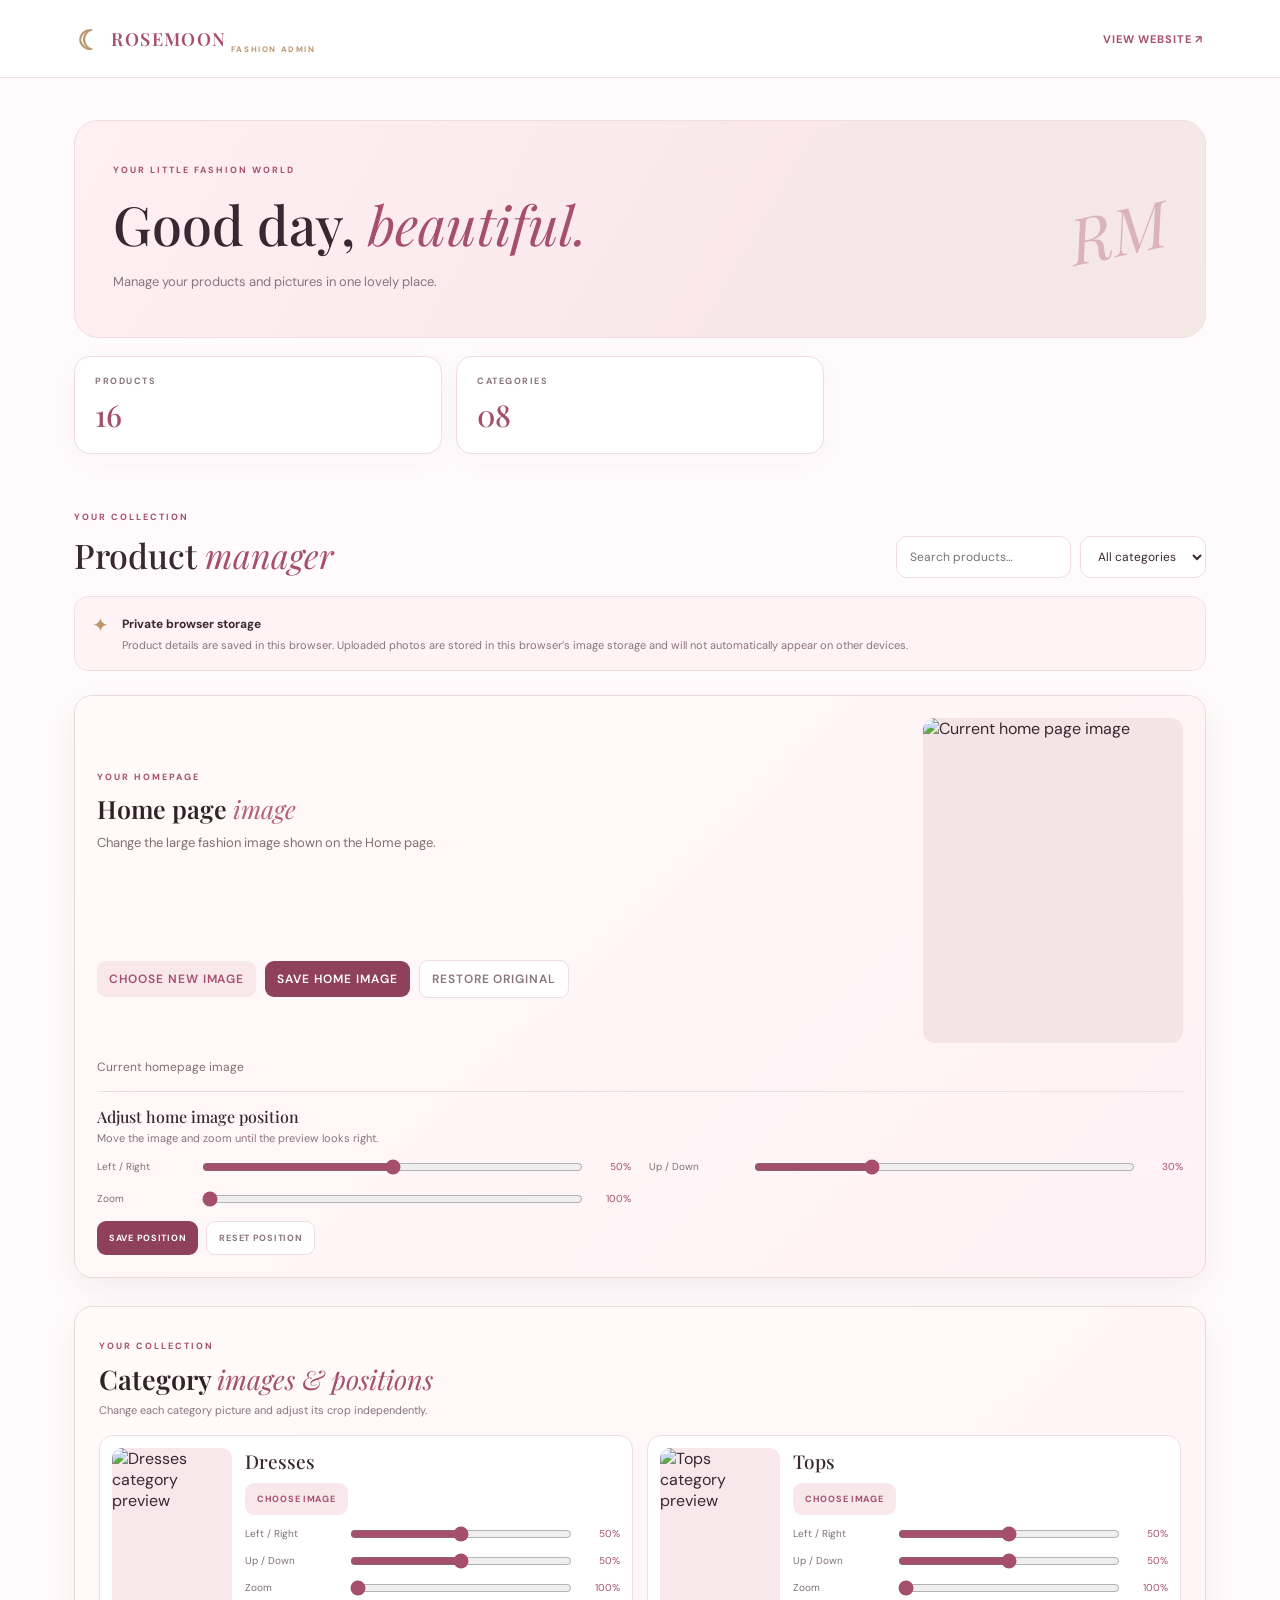
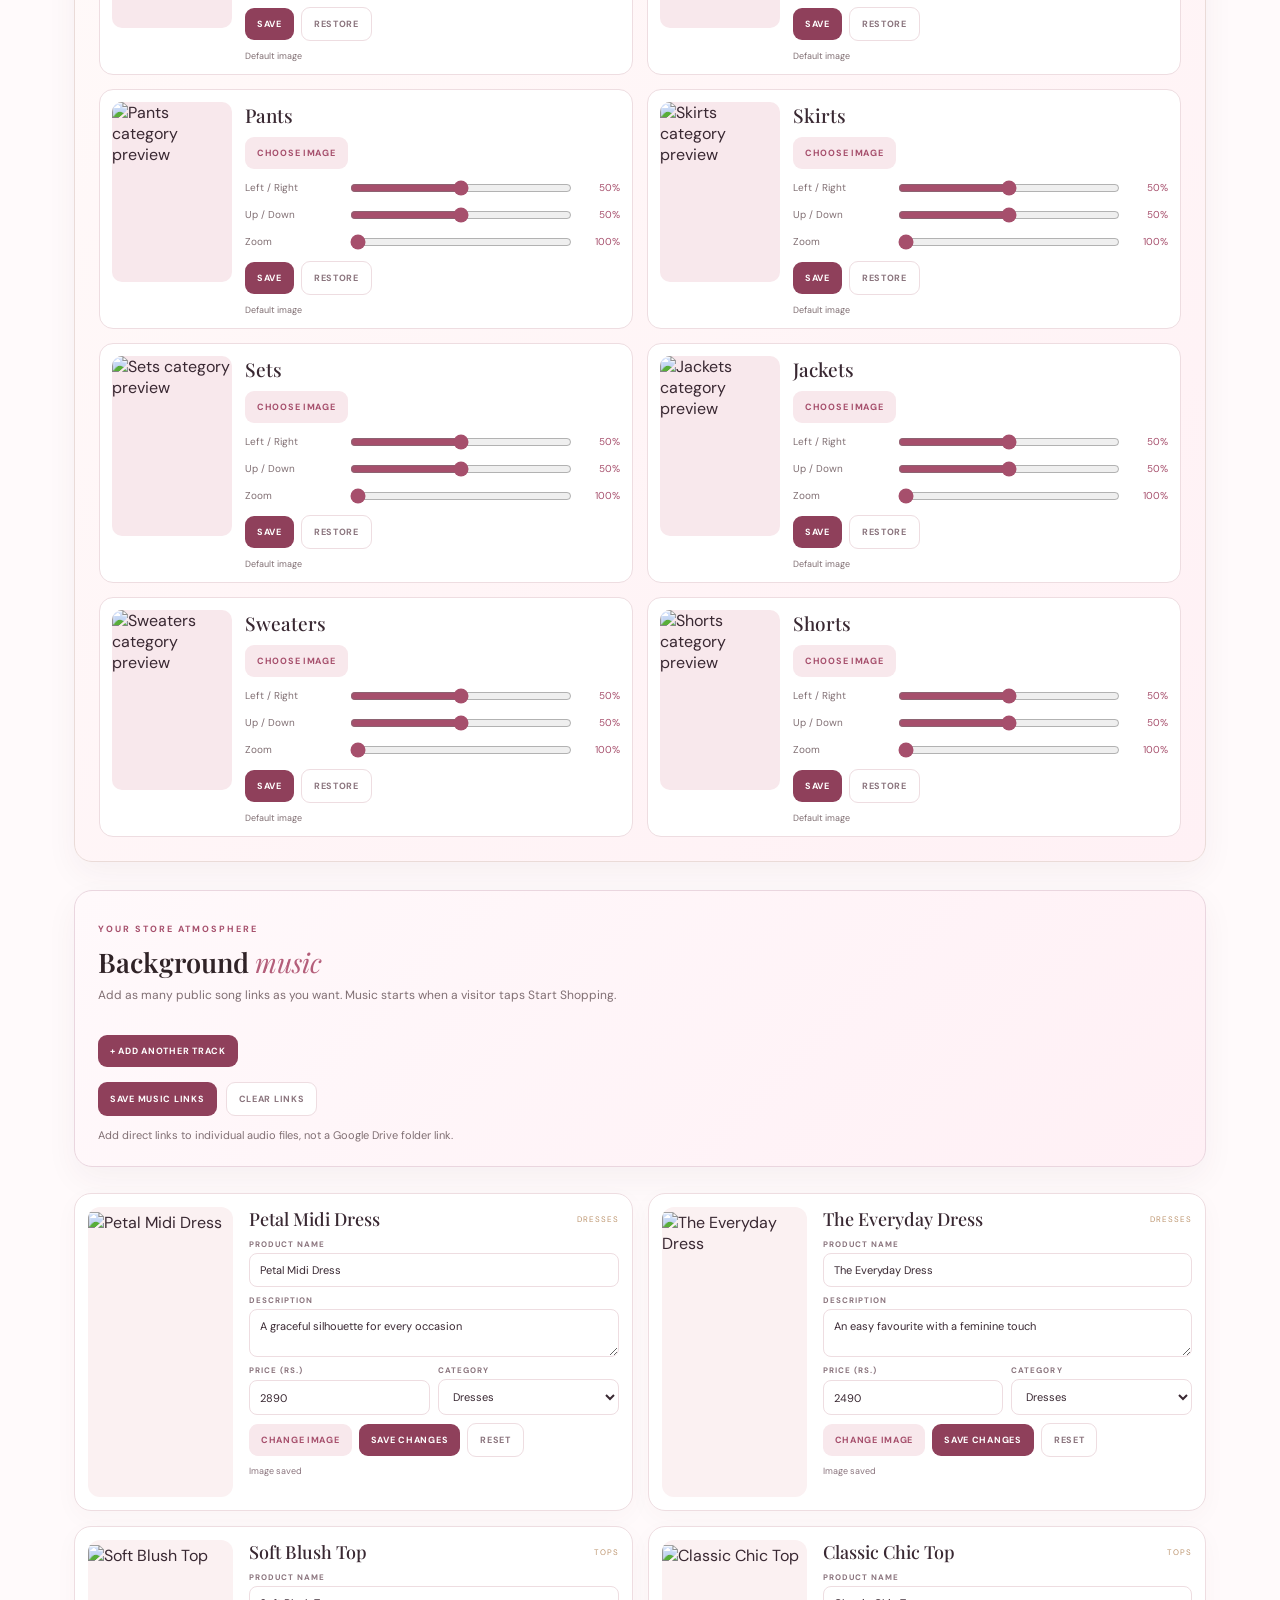
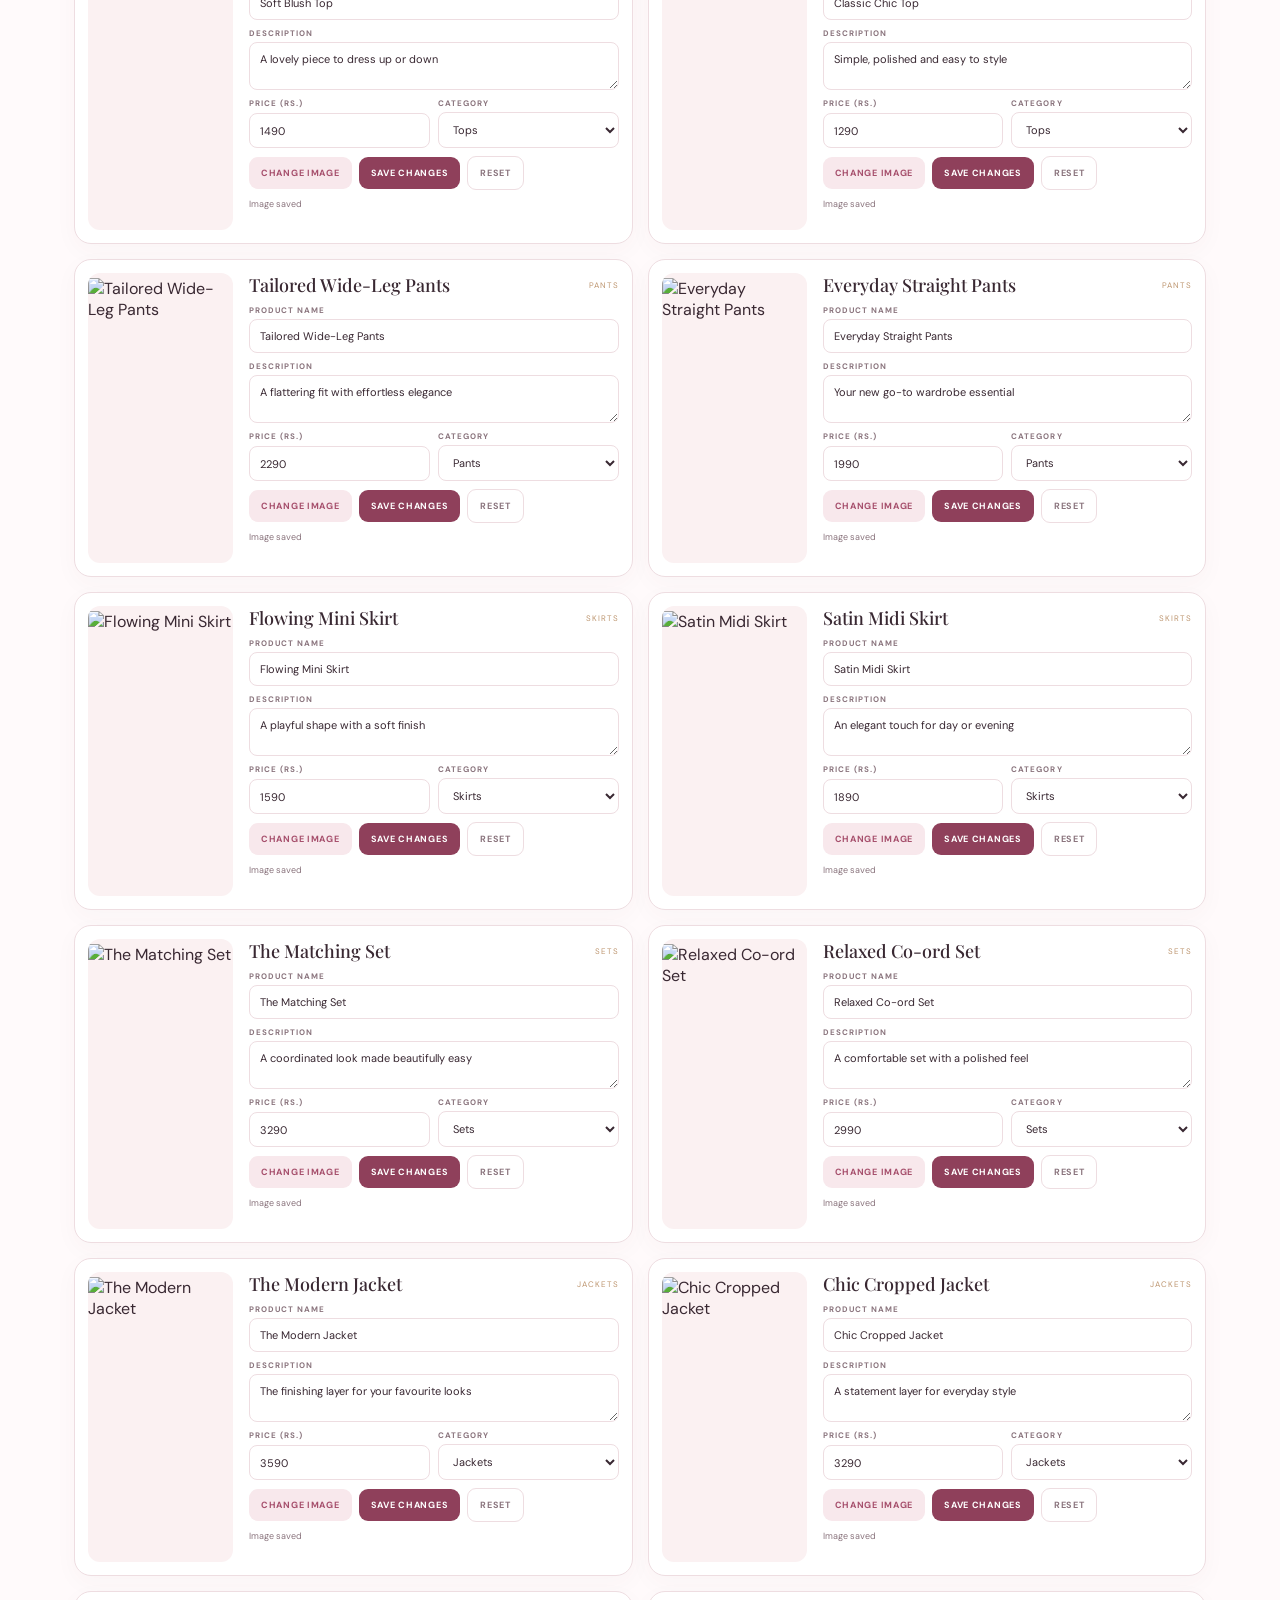
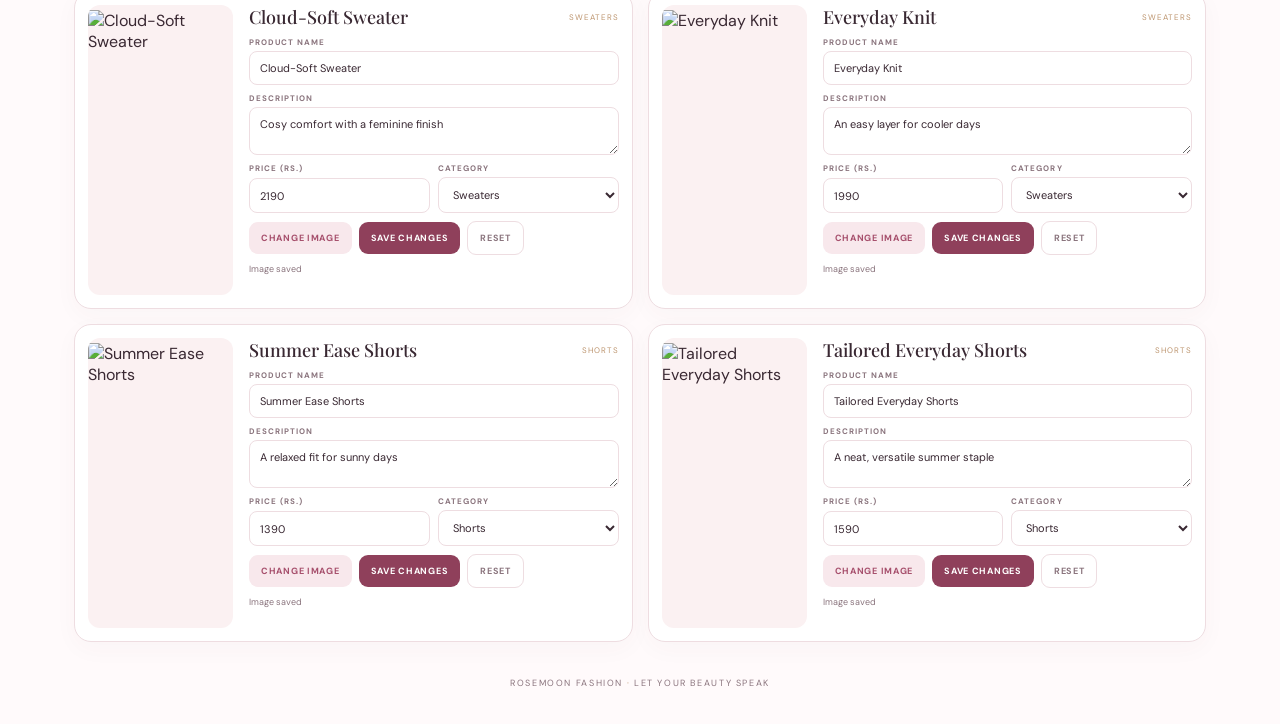
==== commit e0022352: "Allow unlimited music tracks in admin" ====
--- a/admin.html
+++ b/admin.html
@@ -19,7 +19,7 @@
 <div class="home-image-preview" id="homeImagePreview"><img src="https://images.unsplash.com/photo-1539109136881-3be0616acf4b?auto=format&fit=crop&w=1200&q=85" alt="Current home page image"></div>
 <div class="home-image-actions"><label class="upload-label">Choose new image<input id="homeImageUpload" type="file" accept="image/*"></label><button class="save-button" id="saveHomeImage" type="button">Save home image</button><button class="reset-button" id="resetHomeImage" type="button">Restore original</button></div>
 <p class="home-image-status" id="homeImageStatus" aria-live="polite">Current homepage image</p>
-<div class="image-position-controls" id="homePositionControls"><div class="position-title"><strong>Adjust home image position</strong><span>Move the image and zoom until the preview looks right.</span></div><label>Left / Right <input type="range" min="0" max="100" value="50" data-home-position="x"><output>50%</output></label><label>Up / Down <input type="range" min="0" max="100" value="30" data-home-position="y"><output>30%</output></label><label>Zoom <input type="range" min="100" max="180" value="100" data-home-position="zoom"><output>100%</output></label><div class="position-actions"><button class="save-button" id="saveHomePosition" type="button">Save position</button><button class="reset-button" id="resetHomePosition" type="button">Reset position</button></div></div></section><section class="category-image-manager"><div class="category-manager-heading"><p class="eyebrow">YOUR COLLECTION</p><h2>Category <em>images & positions</em></h2><p>Change each category picture and adjust its crop independently.</p></div><div id="categoryImageGrid" class="category-image-grid"></div></section><section class="music-manager" id="musicManager"><div class="music-manager-heading"><p class="eyebrow">YOUR STORE ATMOSPHERE</p><h2>Background <em>music</em></h2><p>Add up to 8 public song links. Music starts when a visitor taps Start Shopping.</p></div><div class="music-link-grid"><label>Track 1<input type="url" data-music-track="0" placeholder="Paste a public MP3 link"></label><label>Track 2<input type="url" data-music-track="1" placeholder="Paste a public MP3 link"></label><label>Track 3<input type="url" data-music-track="2" placeholder="Paste a public MP3 link"></label><label>Track 4<input type="url" data-music-track="3" placeholder="Paste a public MP3 link"></label><label>Track 5<input type="url" data-music-track="4" placeholder="Paste a public MP3 link"></label><label>Track 6<input type="url" data-music-track="5" placeholder="Paste a public MP3 link"></label><label>Track 7<input type="url" data-music-track="6" placeholder="Paste a public MP3 link"></label><label>Track 8<input type="url" data-music-track="7" placeholder="Paste a public MP3 link"></label></div><div class="music-manager-actions"><button class="save-button" id="saveMusicLinks" type="button">Save music links</button><button class="reset-button" id="clearMusicLinks" type="button">Clear links</button></div><small id="musicStatus" aria-live="polite">Add direct links to individual audio files, not a Google Drive folder link.</small></section>
+<div class="image-position-controls" id="homePositionControls"><div class="position-title"><strong>Adjust home image position</strong><span>Move the image and zoom until the preview looks right.</span></div><label>Left / Right <input type="range" min="0" max="100" value="50" data-home-position="x"><output>50%</output></label><label>Up / Down <input type="range" min="0" max="100" value="30" data-home-position="y"><output>30%</output></label><label>Zoom <input type="range" min="100" max="180" value="100" data-home-position="zoom"><output>100%</output></label><div class="position-actions"><button class="save-button" id="saveHomePosition" type="button">Save position</button><button class="reset-button" id="resetHomePosition" type="button">Reset position</button></div></div></section><section class="category-image-manager"><div class="category-manager-heading"><p class="eyebrow">YOUR COLLECTION</p><h2>Category <em>images & positions</em></h2><p>Change each category picture and adjust its crop independently.</p></div><div id="categoryImageGrid" class="category-image-grid"></div></section><section class="music-manager" id="musicManager"><div class="music-manager-heading"><p class="eyebrow">YOUR STORE ATMOSPHERE</p><h2>Background <em>music</em></h2><p>Add as many public song links as you want. Music starts when a visitor taps Start Shopping.</p></div><div class="music-link-grid" id="musicLinkGrid"></div><div class="music-manager-actions"><button class="save-button" id="addMusicTrack" type="button">+ Add another track</button></div><div class="music-manager-actions"><button class="save-button" id="saveMusicLinks" type="button">Save music links</button><button class="reset-button" id="clearMusicLinks" type="button">Clear links</button></div><small id="musicStatus" aria-live="polite">Add direct links to individual audio files, not a Google Drive folder link.</small></section>
 <section id="productList" class="product-list" aria-live="polite"></section>
 <footer>ROSEMOON FASHION <span>·</span> LET YOUR BEAUTY SPEAK</footer>
 </section></main>
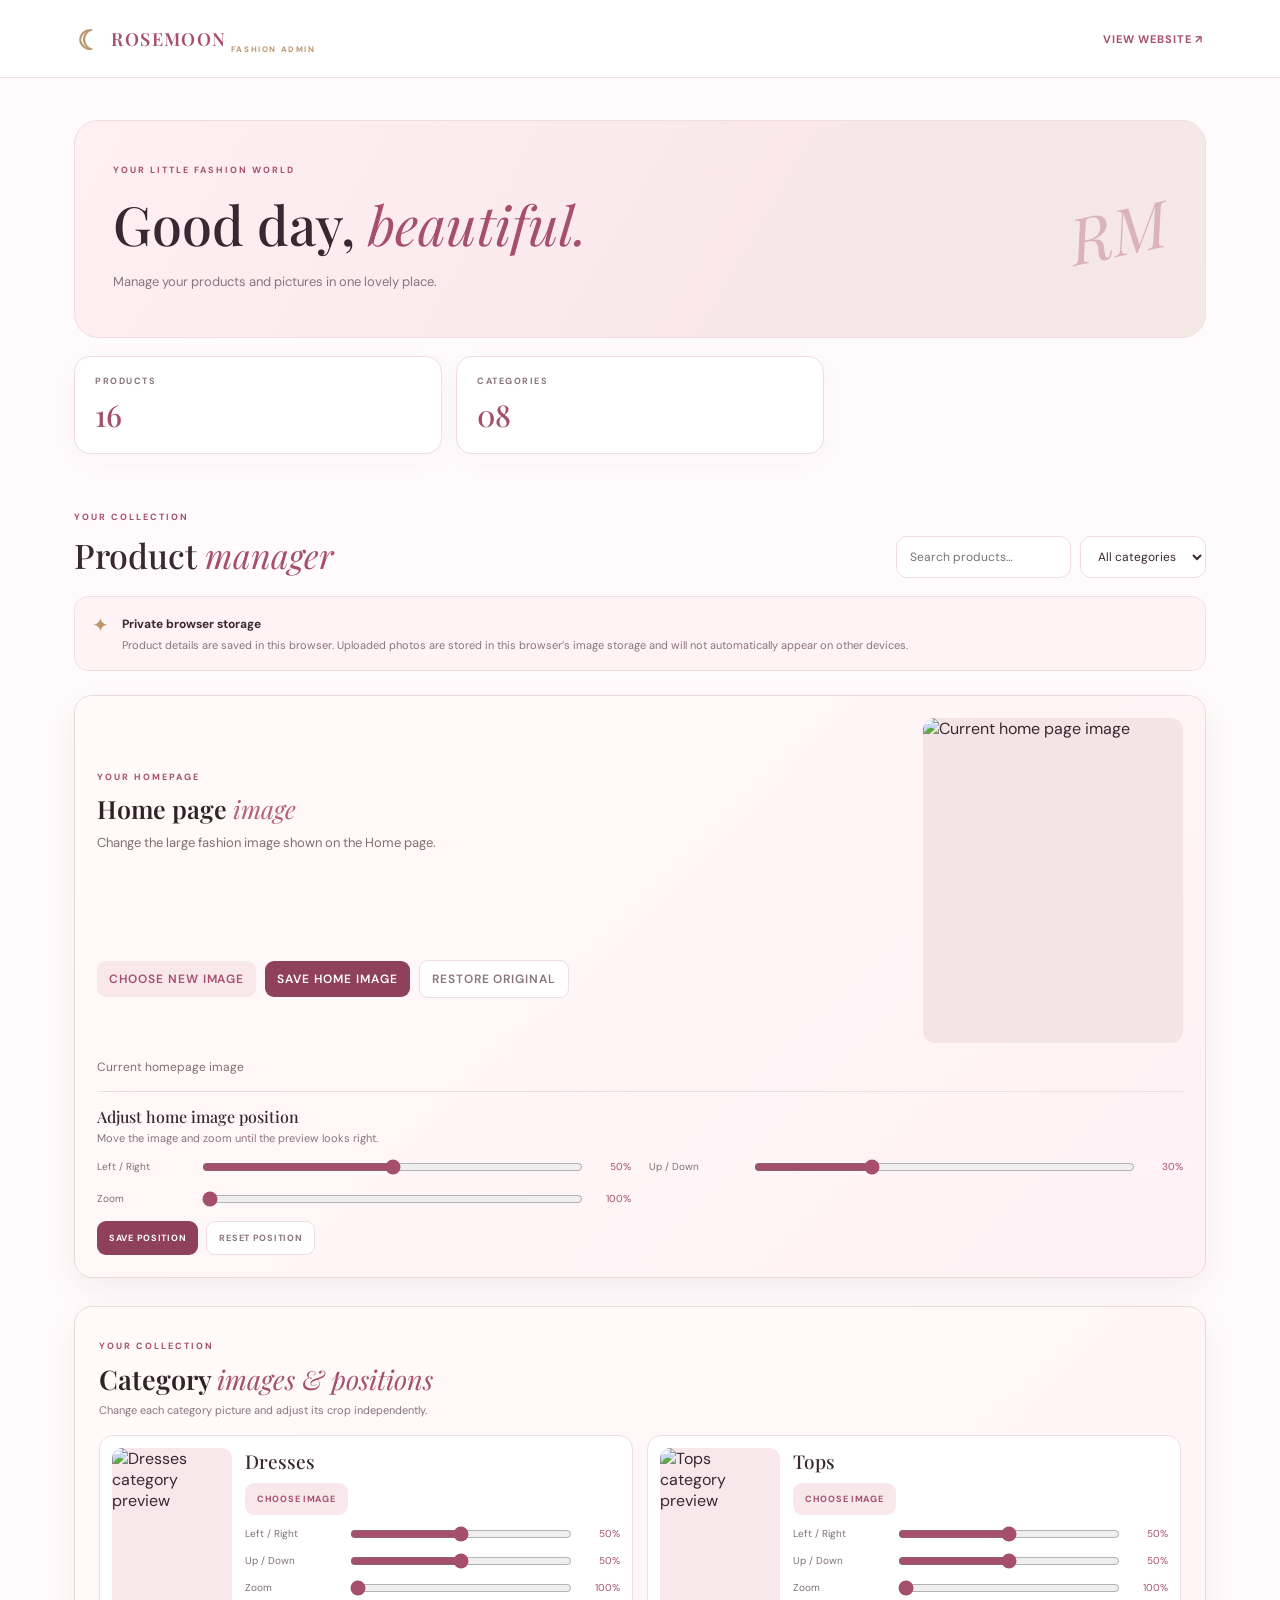
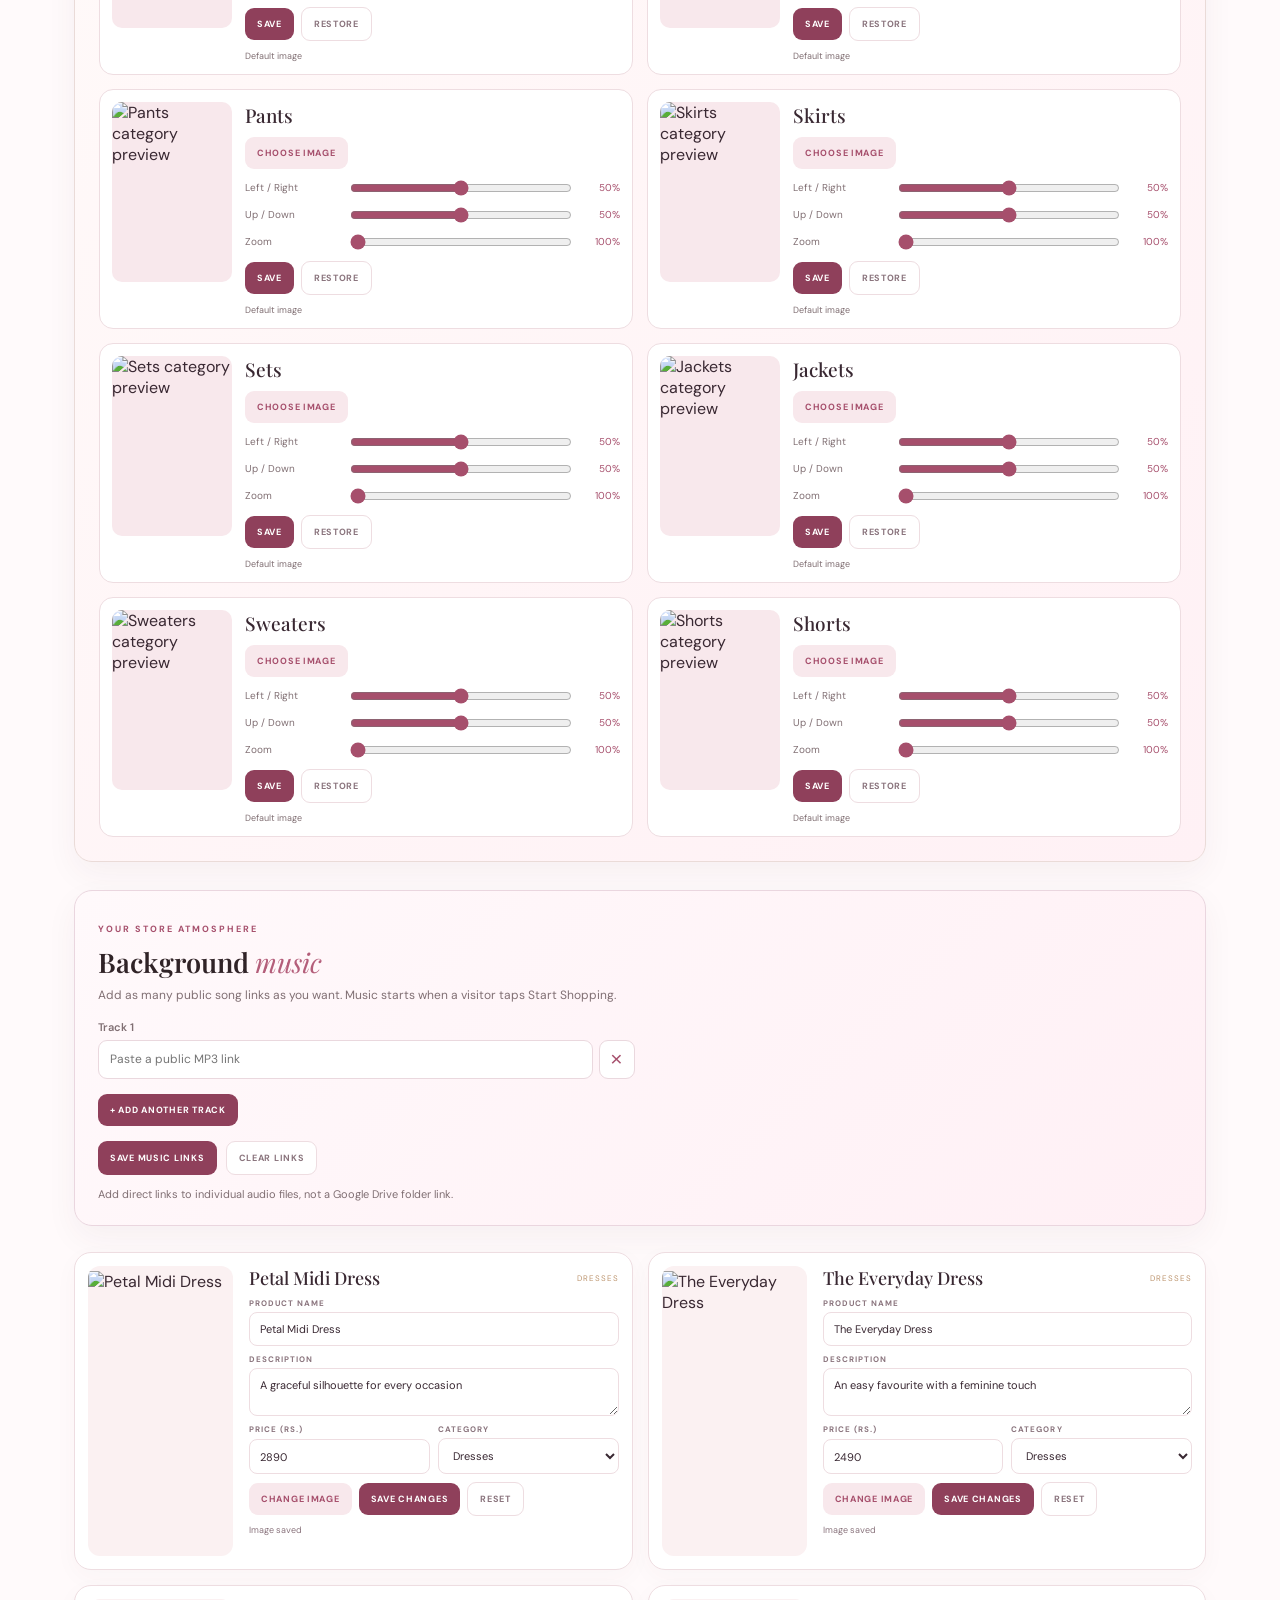
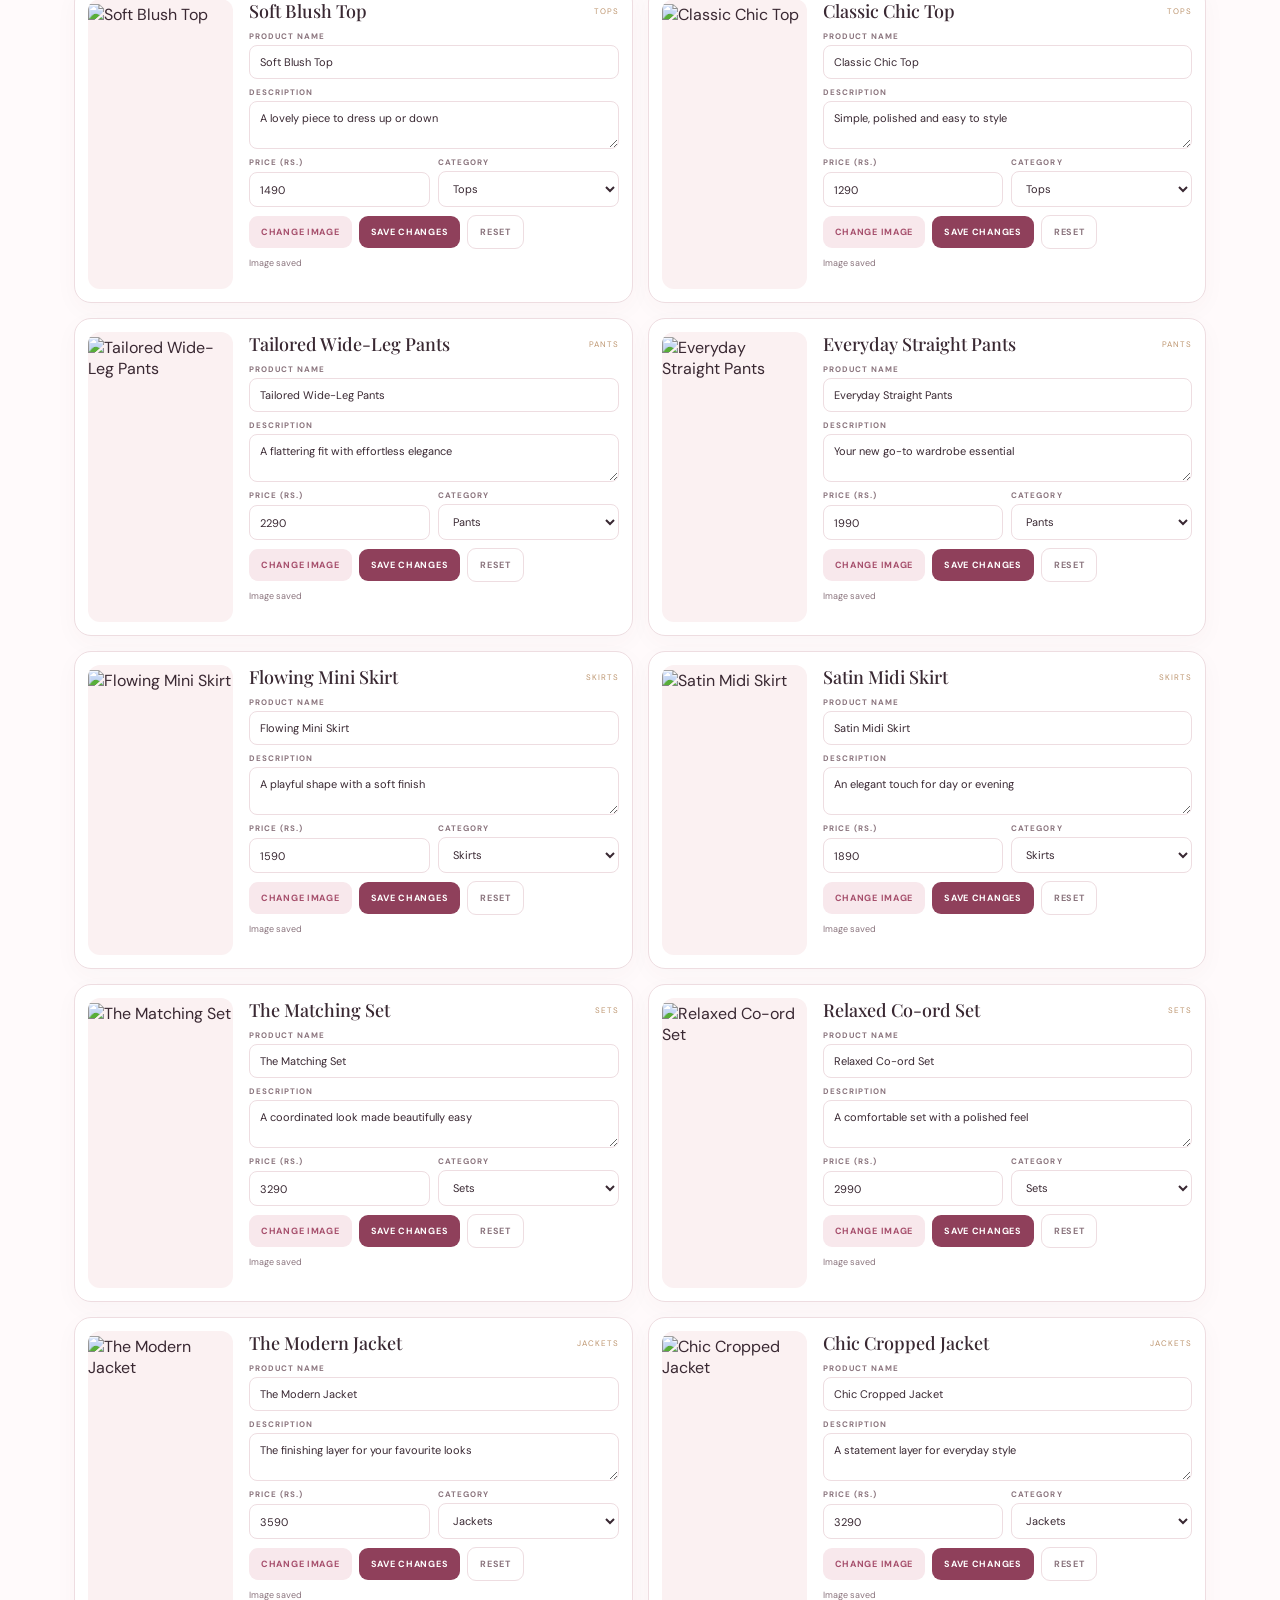
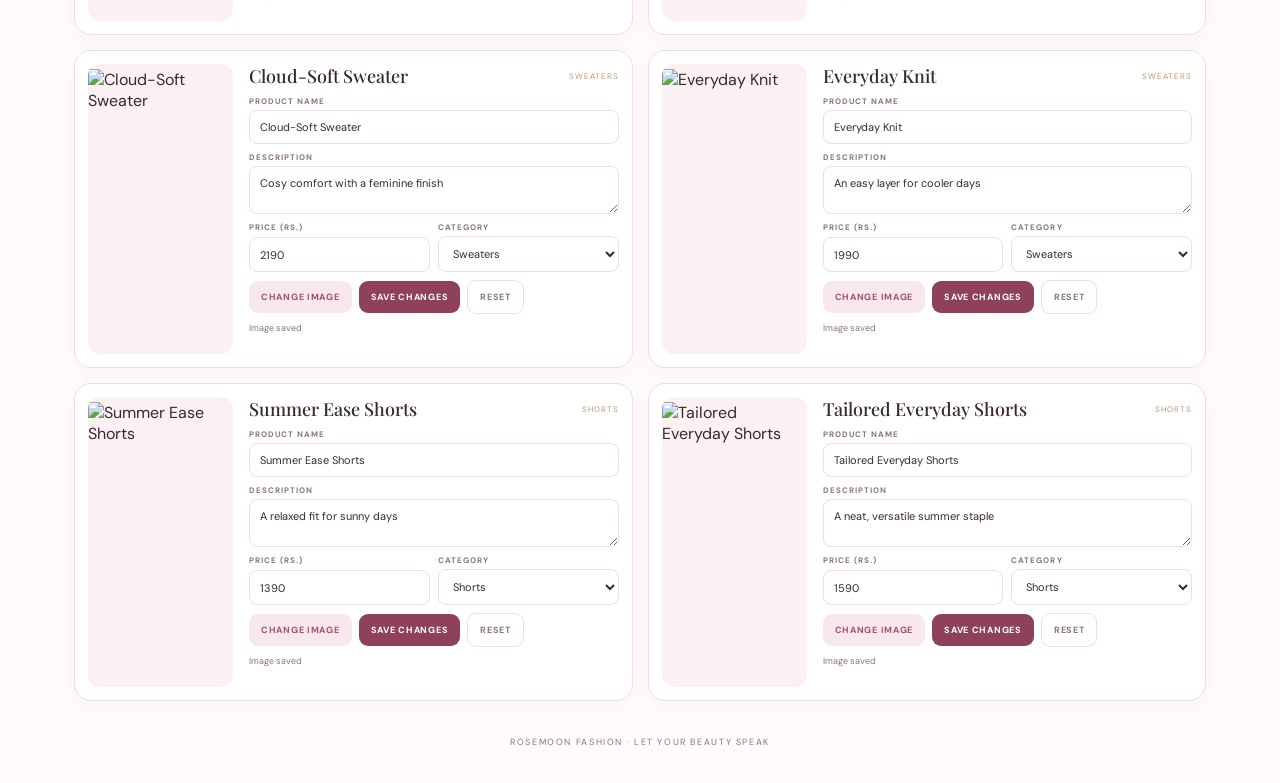
==== commit 2e5d8761: "Refresh unlimited music admin assets" ====
--- a/admin.html
+++ b/admin.html
@@ -5,7 +5,7 @@
 <meta name="theme-color" content="#f8e9e9"><title>RoseMoon Fashion · Admin</title>
 <link rel="preconnect" href="https://fonts.googleapis.com"><link rel="preconnect" href="https://fonts.gstatic.com" crossorigin>
 <link href="https://fonts.googleapis.com/css2?family=DM+Sans:wght@400;500;600;700&family=Playfair+Display:wght@400;500;600;700&display=swap" rel="stylesheet">
-<link rel="stylesheet" href="admin.css?v=20261119-music01">
+<link rel="stylesheet" href="admin.css?v=20261119-music-unlimited">
 </head>
 <body>
 <header class="admin-top"><a class="brand" href="index.html"><span class="moon">☾</span><span>ROSEMOON</span><small>FASHION ADMIN</small></a><div class="top-actions"><a class="view-shop" href="index.html">View Website ↗</a></div></header>
@@ -24,5 +24,5 @@
 <footer>ROSEMOON FASHION <span>·</span> LET YOUR BEAUTY SPEAK</footer>
 </section></main>
 <div class="toast" id="toast" role="status"></div>
-<script src="admin.js?v=20261119-music01"></script>
+<script src="admin.js?v=20261119-music-unlimited"></script>
 </body></html>
--- a/admin.css
+++ b/admin.css
@@ -17,3 +17,5 @@
 .music-link-grid label{display:grid;gap:6px;font:600 11px "DM Sans",sans-serif;color:#806f73}
 .music-link-grid input{width:100%;min-width:0;height:39px;padding:0 11px;border:1px solid #ead8de;border-radius:9px;background:#fff;font:12px "DM Sans",sans-serif;color:#392832}
 .music-manager-actions{display:flex;gap:9px;margin-top:15px}#musicStatus{display:block;margin-top:11px;color:#806f73;font-size:11px;line-height:1.5}
+
+.music-track-row{min-width:0}.music-track-input{display:flex;gap:6px;min-width:0}.music-track-input input{flex:1;width:100%;min-width:0}.music-track-input button{width:36px;flex:0 0 36px;border:1px solid #ead8de;border-radius:9px;background:#fff;color:#a64f6c;font-size:21px;cursor:pointer}
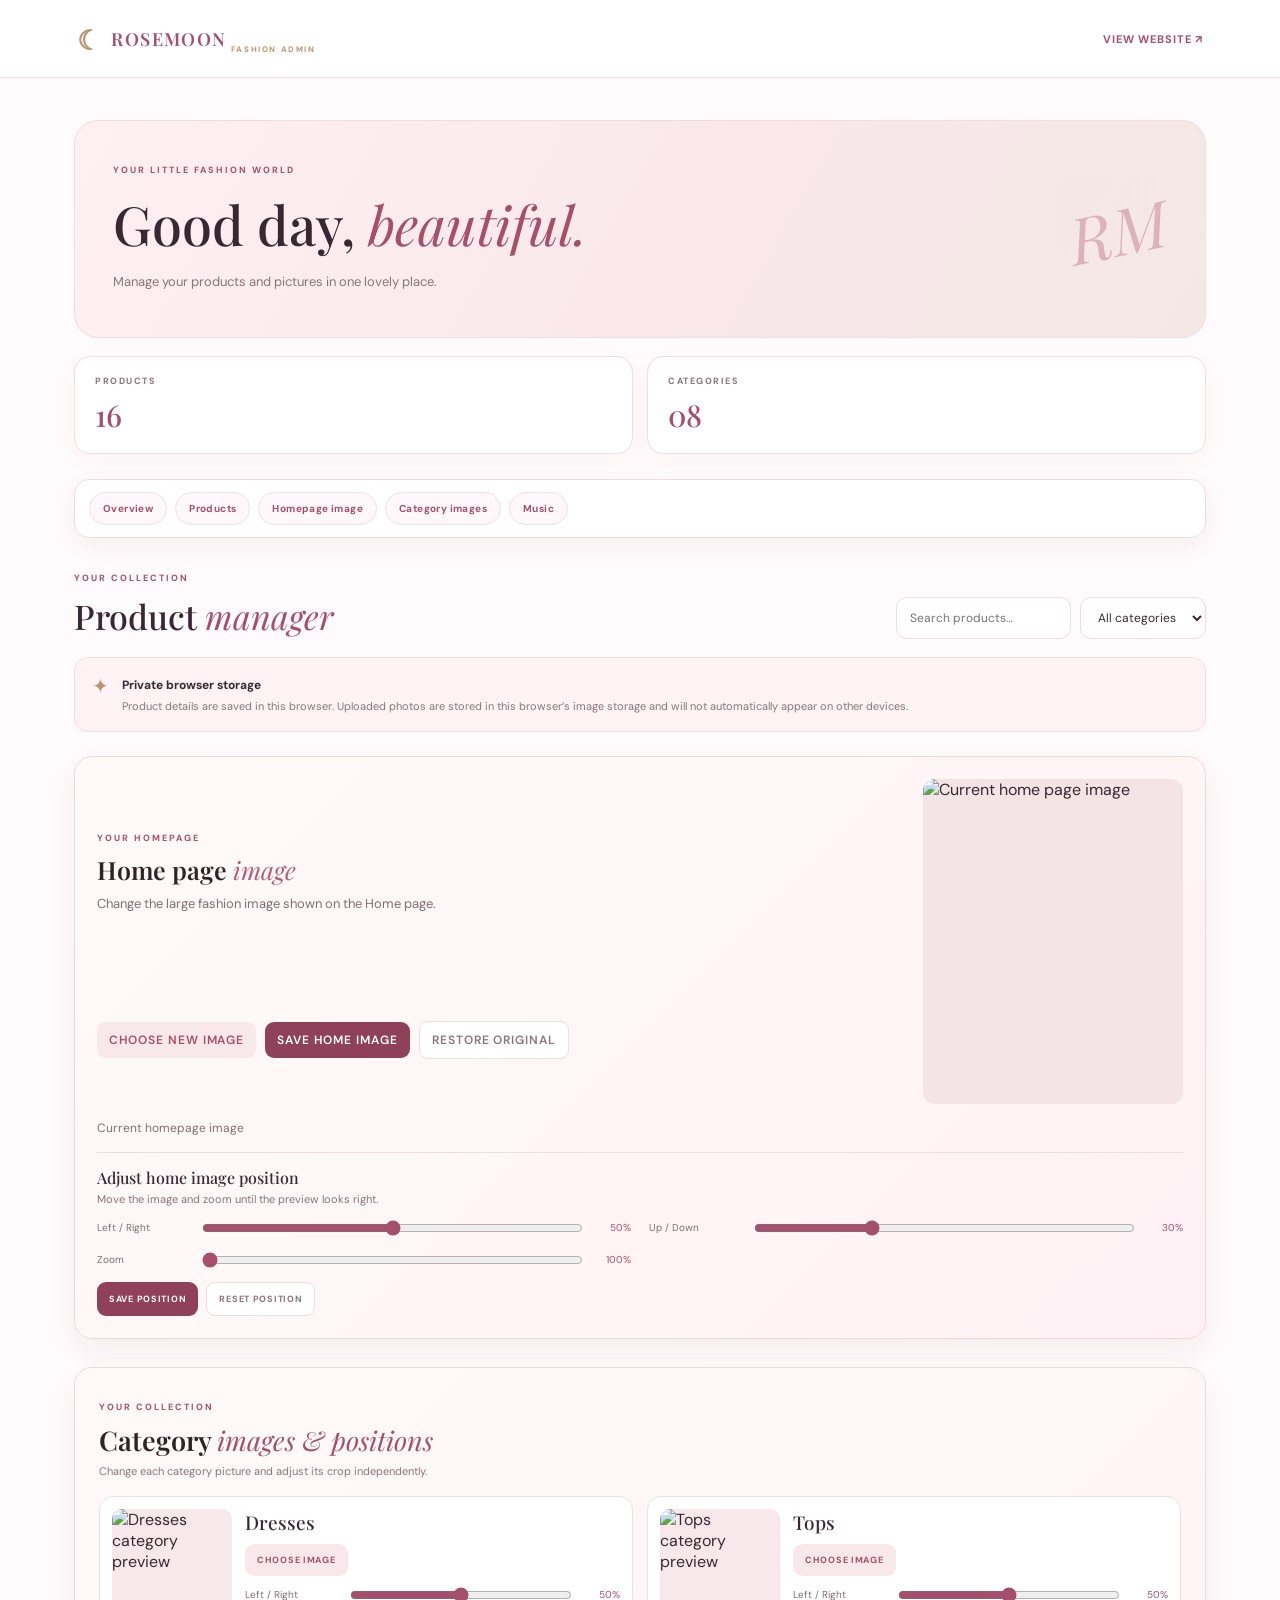
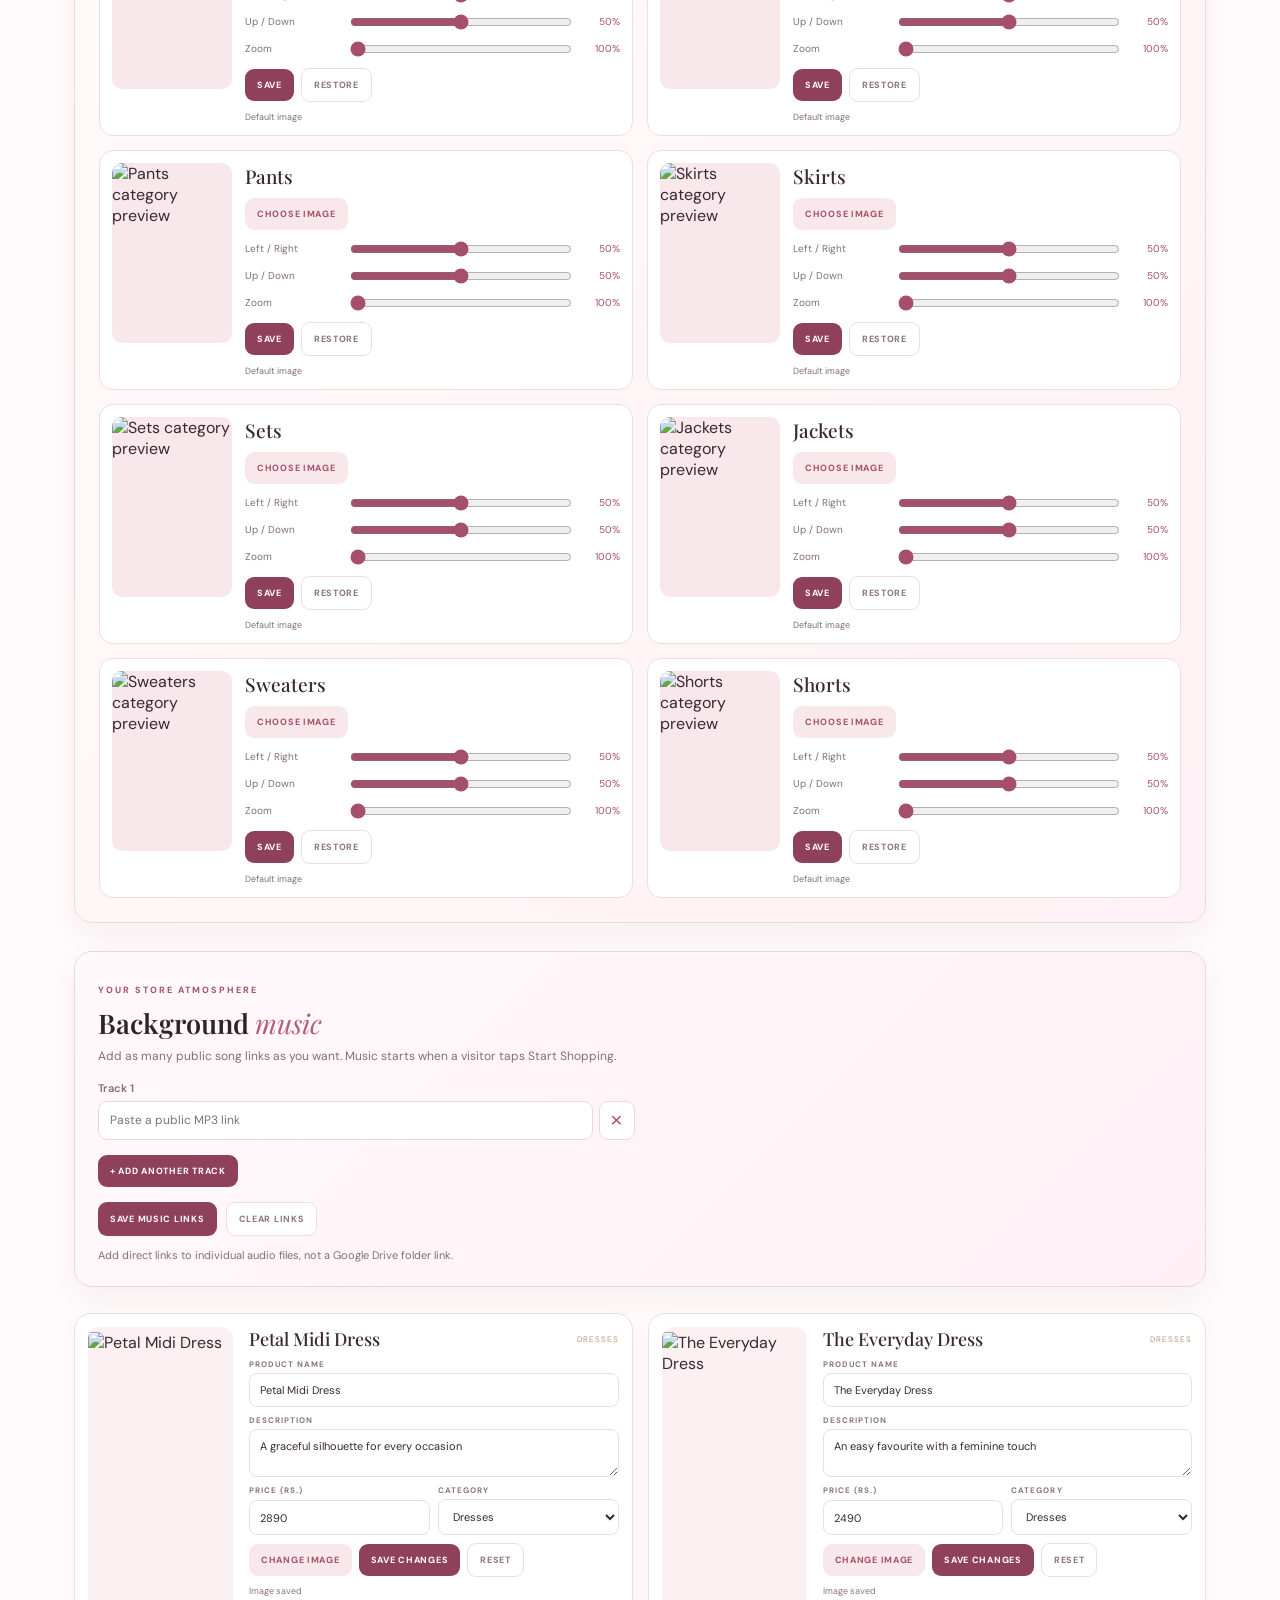
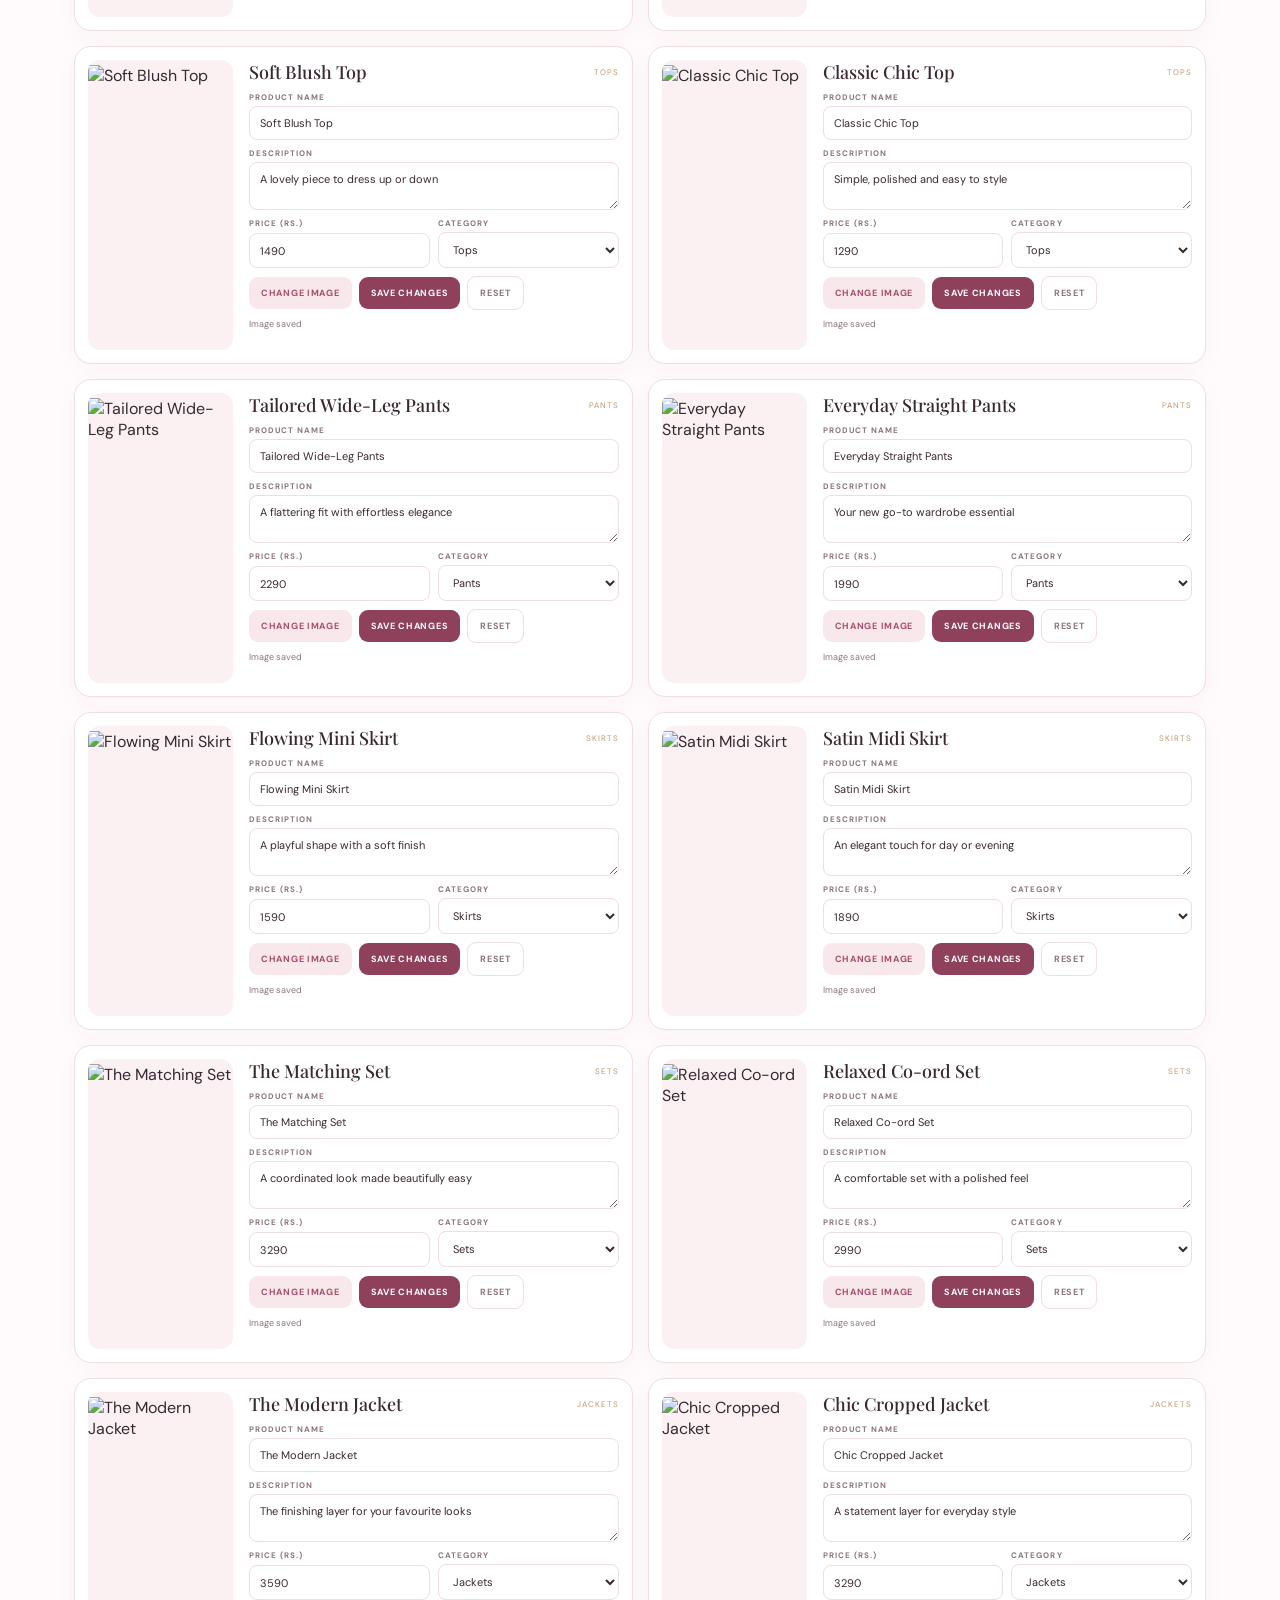
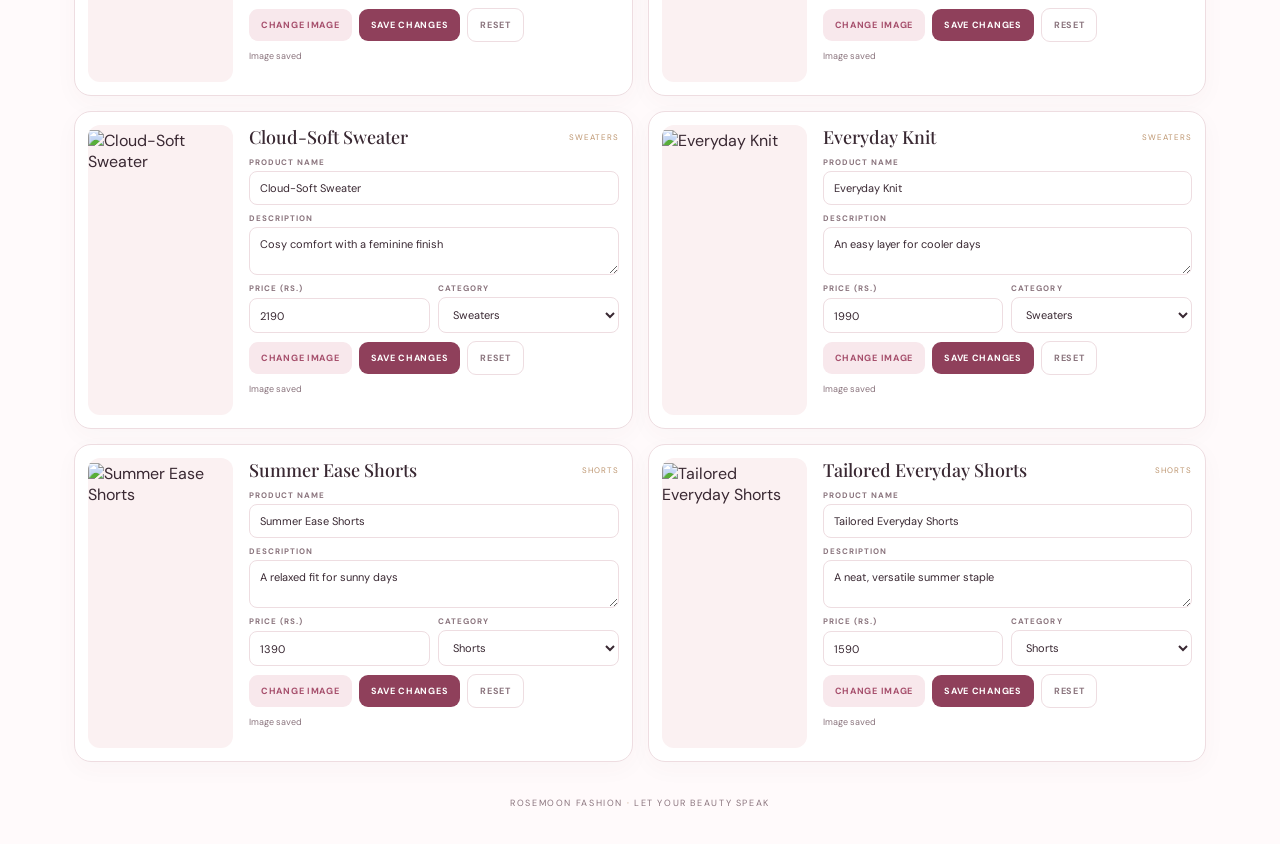
==== commit a08c7be7: "Add section navigation to RoseMoon admin" ====
--- a/admin.html
+++ b/admin.html
@@ -5,21 +5,22 @@
 <meta name="theme-color" content="#f8e9e9"><title>RoseMoon Fashion · Admin</title>
 <link rel="preconnect" href="https://fonts.googleapis.com"><link rel="preconnect" href="https://fonts.gstatic.com" crossorigin>
 <link href="https://fonts.googleapis.com/css2?family=DM+Sans:wght@400;500;600;700&family=Playfair+Display:wght@400;500;600;700&display=swap" rel="stylesheet">
-<link rel="stylesheet" href="admin.css?v=20261119-music-unlimited">
+<link rel="stylesheet" href="admin.css?v=20261121-section-nav01">
 </head>
 <body>
 <header class="admin-top"><a class="brand" href="index.html"><span class="moon">☾</span><span>ROSEMOON</span><small>FASHION ADMIN</small></a><div class="top-actions"><a class="view-shop" href="index.html">View Website ↗</a></div></header>
 <main class="shell">
 <section id="managerPanel"><section class="welcome"><div><p class="eyebrow">YOUR LITTLE FASHION WORLD</p><h1>Good day, <em>beautiful.</em></h1><p>Manage your products and pictures in one lovely place.</p></div><div class="welcome-mark">RM</div></section>
-<section class="stats"><article><span>PRODUCTS</span><strong id="productCount">16</strong></article><article><span>CATEGORIES</span><strong>08</strong></article></section>
-<section class="toolbar"><div><p class="eyebrow">YOUR COLLECTION</p><h2>Product <em>manager</em></h2></div><div class="tools"><input id="searchProducts" type="search" placeholder="Search products…"><select id="filterCategory"><option value="all">All categories</option><option value="dresses">Dresses</option><option value="tops">Tops</option><option value="pants">Pants</option><option value="skirts">Skirts</option><option value="sets">Sets</option><option value="jackets">Jackets</option><option value="sweaters">Sweaters</option><option value="shorts">Shorts</option></select></div></section>
+<section class="stats" id="overviewSection"><article><span>PRODUCTS</span><strong id="productCount">16</strong></article><article><span>CATEGORIES</span><strong>08</strong></article></section>
+<nav class="admin-section-nav" aria-label="Admin sections"><a href="#overviewSection">Overview</a><a href="#productSection">Products</a><a href="#homeImageSection">Homepage image</a><a href="#categoryImageSection">Category images</a><a href="#musicManager">Music</a></nav>
+<section class="toolbar" id="productSection"><div><p class="eyebrow">YOUR COLLECTION</p><h2>Product <em>manager</em></h2></div><div class="tools"><input id="searchProducts" type="search" placeholder="Search products…"><select id="filterCategory"><option value="all">All categories</option><option value="dresses">Dresses</option><option value="tops">Tops</option><option value="pants">Pants</option><option value="skirts">Skirts</option><option value="sets">Sets</option><option value="jackets">Jackets</option><option value="sweaters">Sweaters</option><option value="shorts">Shorts</option></select></div></section>
 <div class="notice"><span>✦</span><div><strong>Private browser storage</strong><p>Product details are saved in this browser. Uploaded photos are stored in this browser’s image storage and will not automatically appear on other devices.</p></div></div>
-<section class="home-image-manager">
+<section class="home-image-manager" id="homeImageSection">
 <div class="home-image-copy"><p class="eyebrow">YOUR HOMEPAGE</p><h2>Home page <em>image</em></h2><p>Change the large fashion image shown on the Home page.</p></div>
 <div class="home-image-preview" id="homeImagePreview"><img src="https://images.unsplash.com/photo-1539109136881-3be0616acf4b?auto=format&fit=crop&w=1200&q=85" alt="Current home page image"></div>
 <div class="home-image-actions"><label class="upload-label">Choose new image<input id="homeImageUpload" type="file" accept="image/*"></label><button class="save-button" id="saveHomeImage" type="button">Save home image</button><button class="reset-button" id="resetHomeImage" type="button">Restore original</button></div>
 <p class="home-image-status" id="homeImageStatus" aria-live="polite">Current homepage image</p>
-<div class="image-position-controls" id="homePositionControls"><div class="position-title"><strong>Adjust home image position</strong><span>Move the image and zoom until the preview looks right.</span></div><label>Left / Right <input type="range" min="0" max="100" value="50" data-home-position="x"><output>50%</output></label><label>Up / Down <input type="range" min="0" max="100" value="30" data-home-position="y"><output>30%</output></label><label>Zoom <input type="range" min="100" max="180" value="100" data-home-position="zoom"><output>100%</output></label><div class="position-actions"><button class="save-button" id="saveHomePosition" type="button">Save position</button><button class="reset-button" id="resetHomePosition" type="button">Reset position</button></div></div></section><section class="category-image-manager"><div class="category-manager-heading"><p class="eyebrow">YOUR COLLECTION</p><h2>Category <em>images & positions</em></h2><p>Change each category picture and adjust its crop independently.</p></div><div id="categoryImageGrid" class="category-image-grid"></div></section><section class="music-manager" id="musicManager"><div class="music-manager-heading"><p class="eyebrow">YOUR STORE ATMOSPHERE</p><h2>Background <em>music</em></h2><p>Add as many public song links as you want. Music starts when a visitor taps Start Shopping.</p></div><div class="music-link-grid" id="musicLinkGrid"></div><div class="music-manager-actions"><button class="save-button" id="addMusicTrack" type="button">+ Add another track</button></div><div class="music-manager-actions"><button class="save-button" id="saveMusicLinks" type="button">Save music links</button><button class="reset-button" id="clearMusicLinks" type="button">Clear links</button></div><small id="musicStatus" aria-live="polite">Add direct links to individual audio files, not a Google Drive folder link.</small></section>
+<div class="image-position-controls" id="homePositionControls"><div class="position-title"><strong>Adjust home image position</strong><span>Move the image and zoom until the preview looks right.</span></div><label>Left / Right <input type="range" min="0" max="100" value="50" data-home-position="x"><output>50%</output></label><label>Up / Down <input type="range" min="0" max="100" value="30" data-home-position="y"><output>30%</output></label><label>Zoom <input type="range" min="100" max="180" value="100" data-home-position="zoom"><output>100%</output></label><div class="position-actions"><button class="save-button" id="saveHomePosition" type="button">Save position</button><button class="reset-button" id="resetHomePosition" type="button">Reset position</button></div></div></section><section class="category-image-manager" id="categoryImageSection"><div class="category-manager-heading"><p class="eyebrow">YOUR COLLECTION</p><h2>Category <em>images & positions</em></h2><p>Change each category picture and adjust its crop independently.</p></div><div id="categoryImageGrid" class="category-image-grid"></div></section><section class="music-manager" id="musicManager"><div class="music-manager-heading"><p class="eyebrow">YOUR STORE ATMOSPHERE</p><h2>Background <em>music</em></h2><p>Add as many public song links as you want. Music starts when a visitor taps Start Shopping.</p></div><div class="music-link-grid" id="musicLinkGrid"></div><div class="music-manager-actions"><button class="save-button" id="addMusicTrack" type="button">+ Add another track</button></div><div class="music-manager-actions"><button class="save-button" id="saveMusicLinks" type="button">Save music links</button><button class="reset-button" id="clearMusicLinks" type="button">Clear links</button></div><small id="musicStatus" aria-live="polite">Add direct links to individual audio files, not a Google Drive folder link.</small></section>
 <section id="productList" class="product-list" aria-live="polite"></section>
 <footer>ROSEMOON FASHION <span>·</span> LET YOUR BEAUTY SPEAK</footer>
 </section></main>
--- a/admin.css
+++ b/admin.css
@@ -19,3 +19,12 @@
 .music-manager-actions{display:flex;gap:9px;margin-top:15px}#musicStatus{display:block;margin-top:11px;color:#806f73;font-size:11px;line-height:1.5}
 
 .music-track-row{min-width:0}.music-track-input{display:flex;gap:6px;min-width:0}.music-track-input input{flex:1;width:100%;min-width:0}.music-track-input button{width:36px;flex:0 0 36px;border:1px solid #ead8de;border-radius:9px;background:#fff;color:#a64f6c;font-size:21px;cursor:pointer}
+
+/* Clear section-by-section admin navigation and consistent panel rhythm */
+.admin-section-nav{position:sticky;top:78px;z-index:4;display:flex;gap:8px;align-items:center;overflow-x:auto;padding:12px 14px;margin:0 0 25px;border:1px solid var(--line);border-radius:15px;background:rgba(255,255,255,.94);box-shadow:0 8px 24px rgba(80,42,55,.05);scrollbar-width:thin}
+.admin-section-nav a{flex:0 0 auto;padding:9px 13px;border:1px solid #f0dfe4;border-radius:999px;background:#fff8fa;color:var(--rose);font-size:10px;font-weight:700;letter-spacing:.04em;text-decoration:none;white-space:nowrap;transition:background .2s,color .2s,border-color .2s}
+.admin-section-nav a:hover,.admin-section-nav a:focus-visible{background:var(--rose);border-color:var(--rose);color:#fff;outline:none}
+#overviewSection,#productSection,#homeImageSection,#categoryImageSection,#musicManager{scroll-margin-top:155px}
+.stats{grid-template-columns:repeat(auto-fit,minmax(180px,1fr));margin-bottom:25px}
+.home-image-manager,.category-image-manager,.music-manager{scroll-margin-top:155px}
+@media(max-width:520px){.admin-section-nav{top:66px;margin:0 -2px 20px;padding:9px;gap:7px}.admin-section-nav a{padding:8px 11px;font-size:9px}#overviewSection,#productSection,#homeImageSection,#categoryImageSection,#musicManager{scroll-margin-top:125px}}
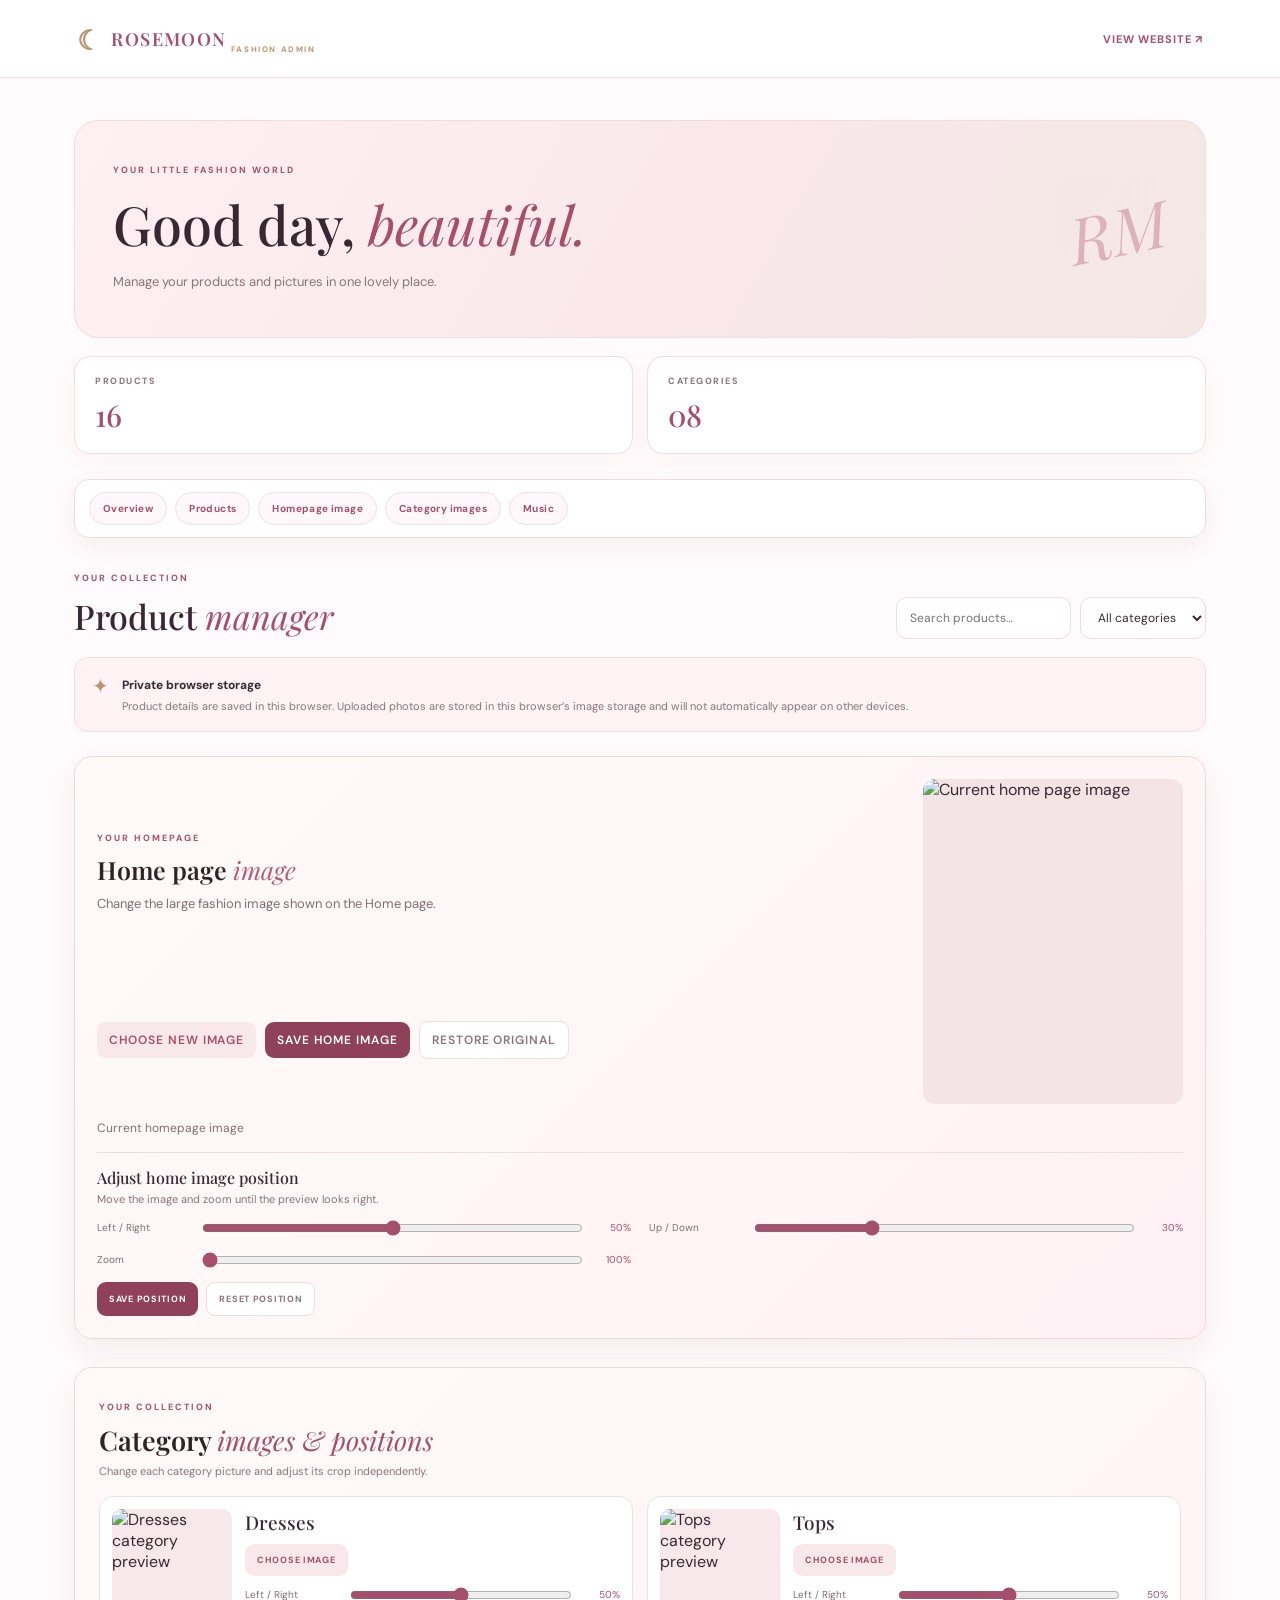
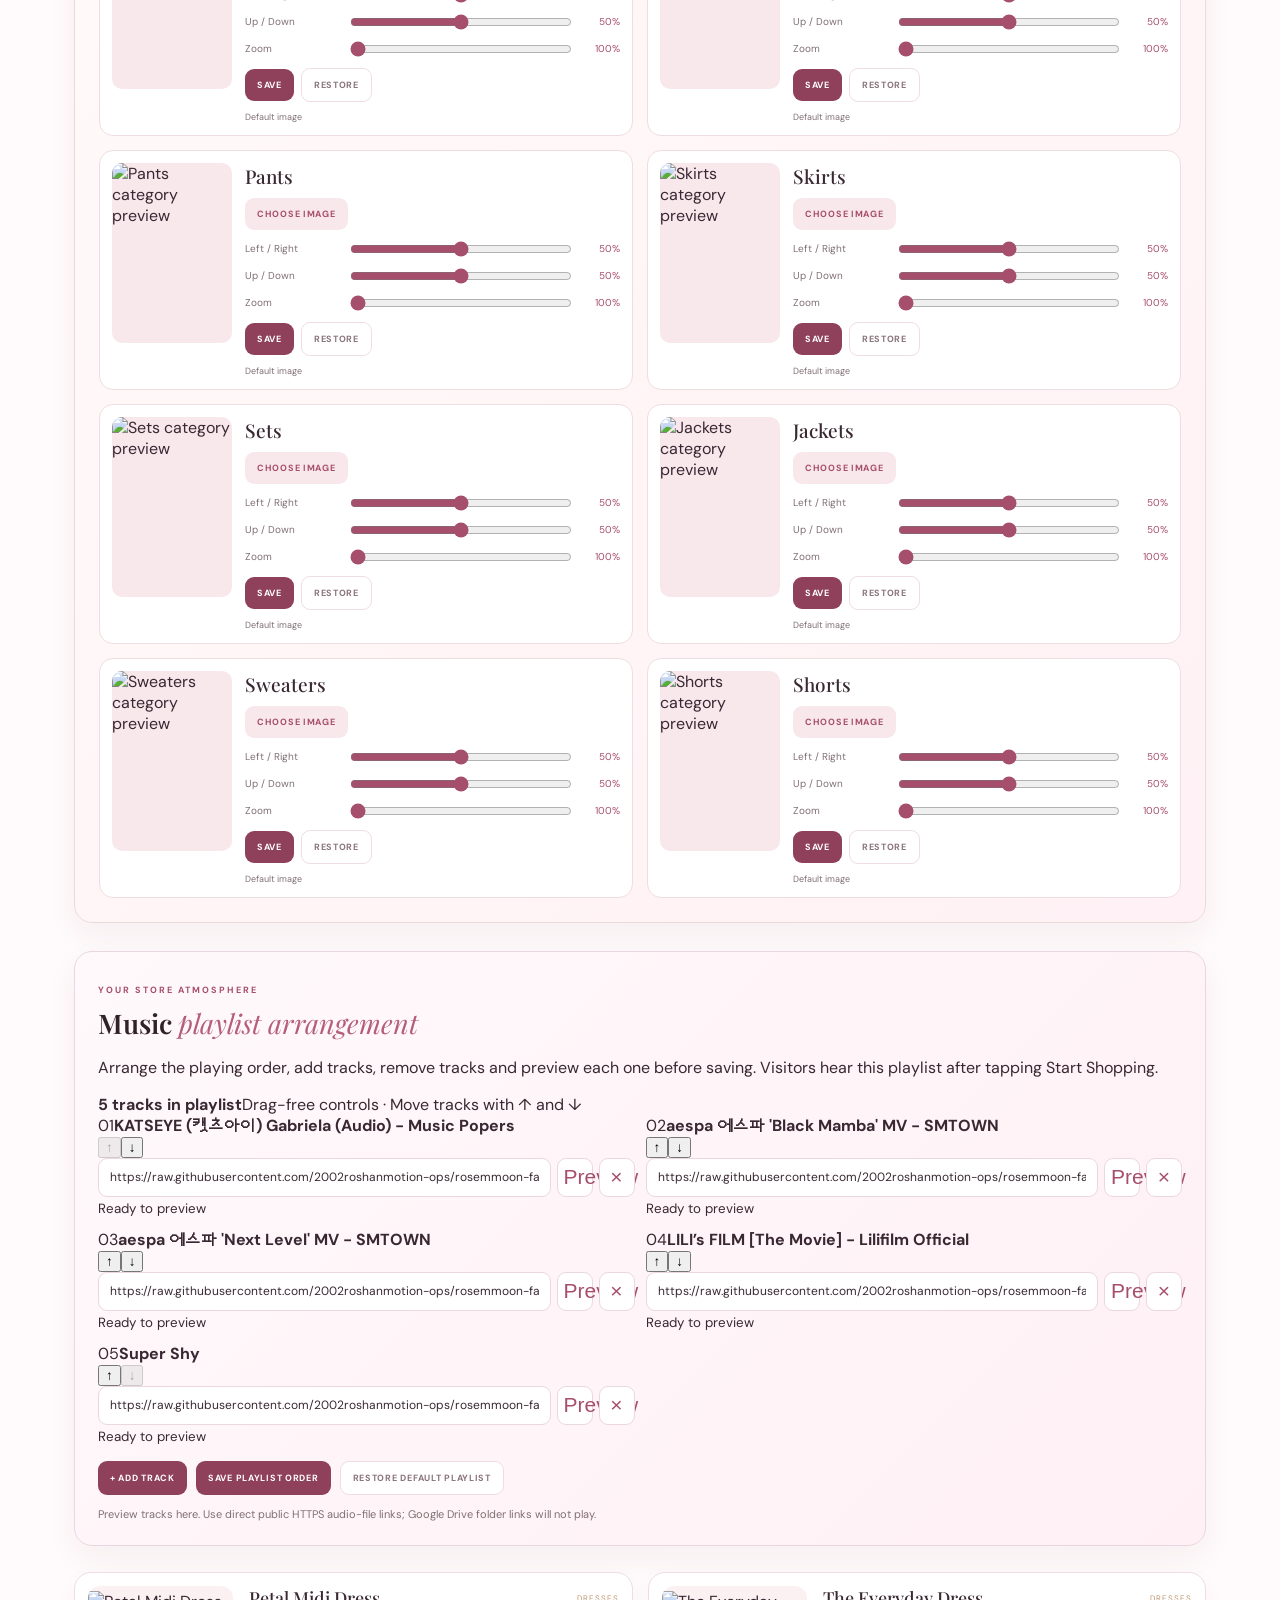
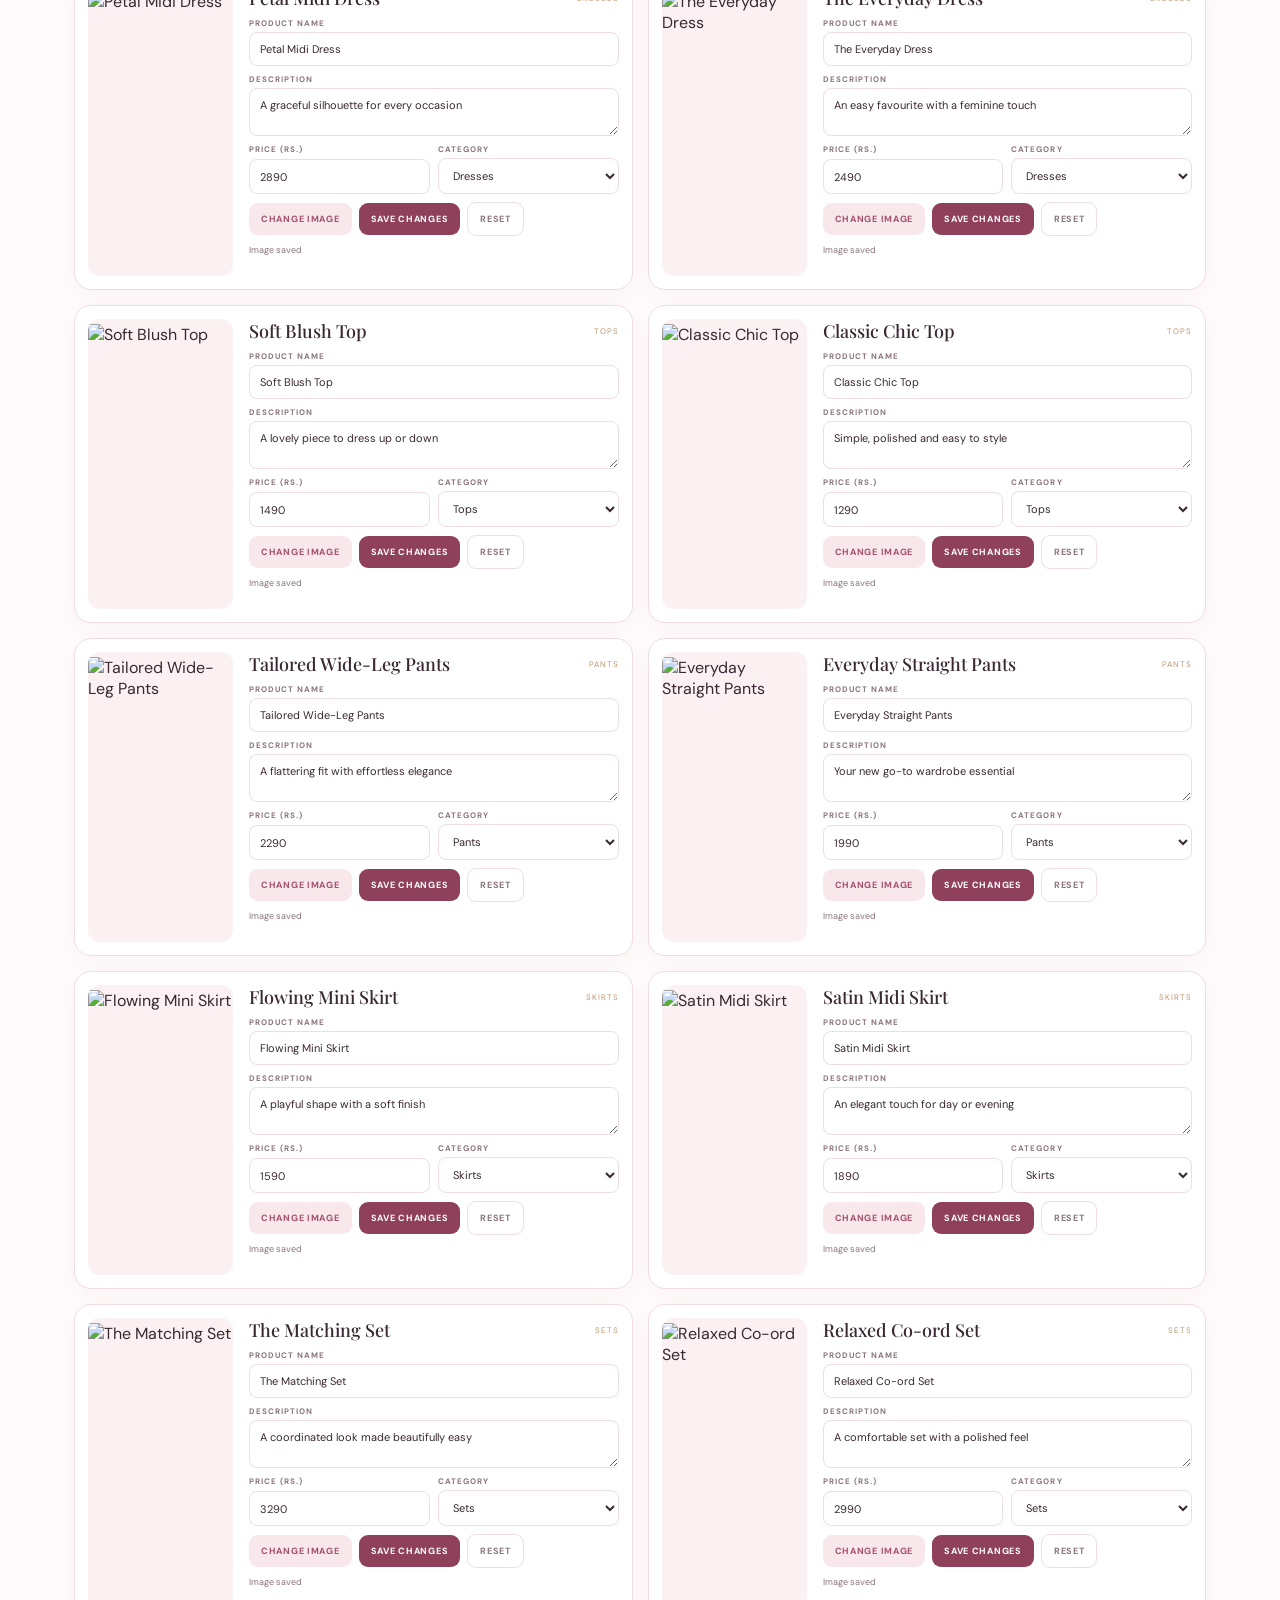
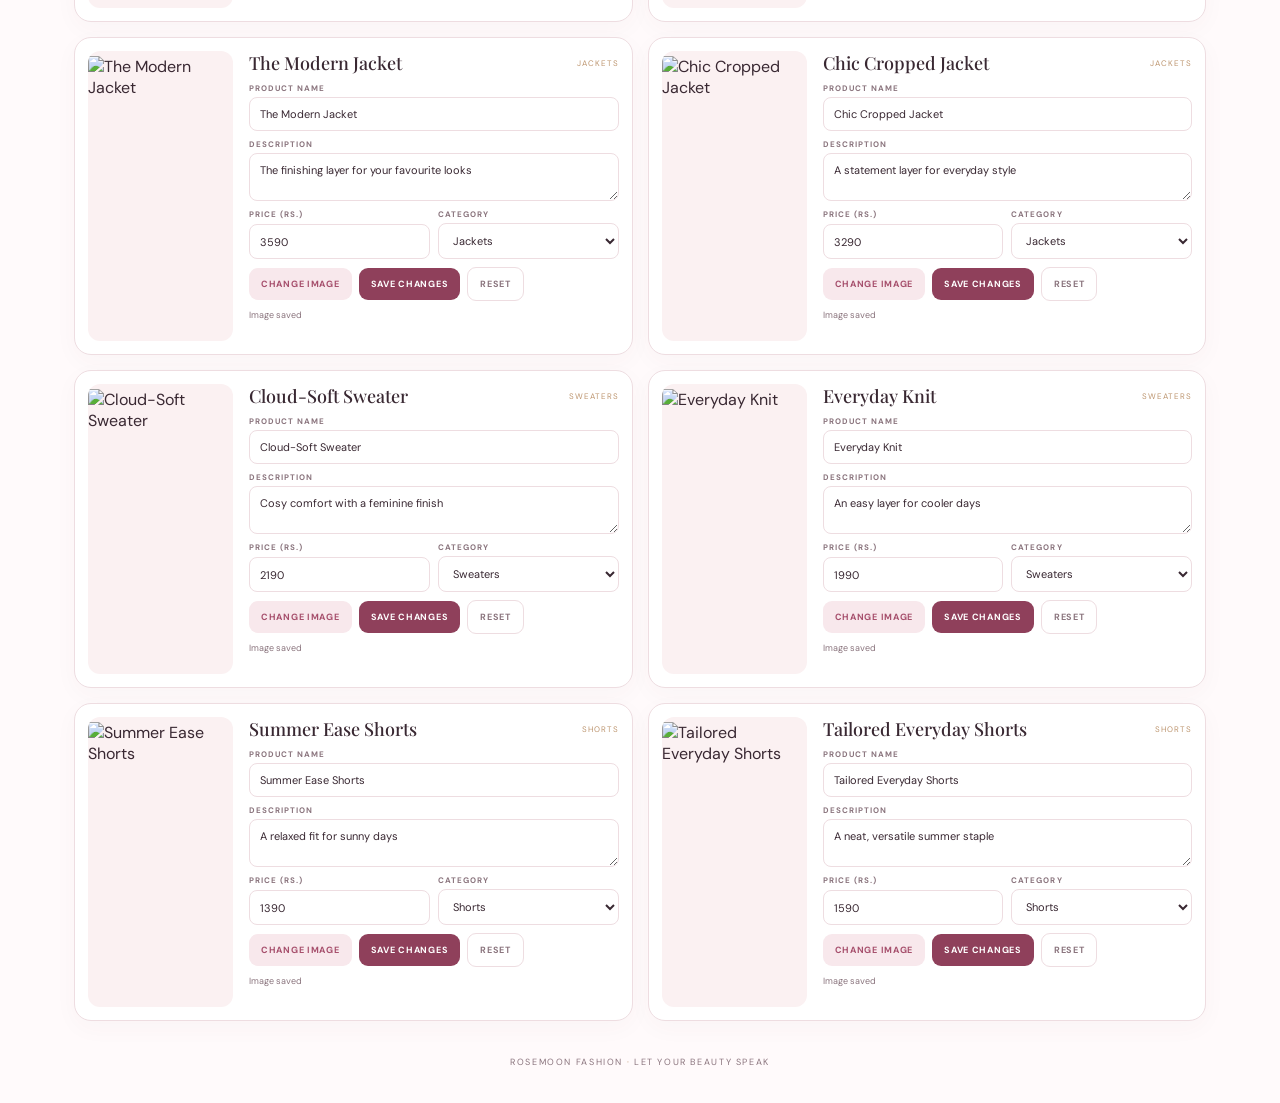
==== commit 33bc2074: "Refresh admin music arranger section and asset versions" ====
--- a/admin.html
+++ b/admin.html
@@ -5,7 +5,7 @@
 <meta name="theme-color" content="#f8e9e9"><title>RoseMoon Fashion · Admin</title>
 <link rel="preconnect" href="https://fonts.googleapis.com"><link rel="preconnect" href="https://fonts.gstatic.com" crossorigin>
 <link href="https://fonts.googleapis.com/css2?family=DM+Sans:wght@400;500;600;700&family=Playfair+Display:wght@400;500;600;700&display=swap" rel="stylesheet">
-<link rel="stylesheet" href="admin.css?v=20261121-section-nav01">
+<link rel="stylesheet" href="admin.css?v=20261121-music-arrangement02">
 </head>
 <body>
 <header class="admin-top"><a class="brand" href="index.html"><span class="moon">☾</span><span>ROSEMOON</span><small>FASHION ADMIN</small></a><div class="top-actions"><a class="view-shop" href="index.html">View Website ↗</a></div></header>
@@ -20,10 +20,10 @@
 <div class="home-image-preview" id="homeImagePreview"><img src="https://images.unsplash.com/photo-1539109136881-3be0616acf4b?auto=format&fit=crop&w=1200&q=85" alt="Current home page image"></div>
 <div class="home-image-actions"><label class="upload-label">Choose new image<input id="homeImageUpload" type="file" accept="image/*"></label><button class="save-button" id="saveHomeImage" type="button">Save home image</button><button class="reset-button" id="resetHomeImage" type="button">Restore original</button></div>
 <p class="home-image-status" id="homeImageStatus" aria-live="polite">Current homepage image</p>
-<div class="image-position-controls" id="homePositionControls"><div class="position-title"><strong>Adjust home image position</strong><span>Move the image and zoom until the preview looks right.</span></div><label>Left / Right <input type="range" min="0" max="100" value="50" data-home-position="x"><output>50%</output></label><label>Up / Down <input type="range" min="0" max="100" value="30" data-home-position="y"><output>30%</output></label><label>Zoom <input type="range" min="100" max="180" value="100" data-home-position="zoom"><output>100%</output></label><div class="position-actions"><button class="save-button" id="saveHomePosition" type="button">Save position</button><button class="reset-button" id="resetHomePosition" type="button">Reset position</button></div></div></section><section class="category-image-manager" id="categoryImageSection"><div class="category-manager-heading"><p class="eyebrow">YOUR COLLECTION</p><h2>Category <em>images & positions</em></h2><p>Change each category picture and adjust its crop independently.</p></div><div id="categoryImageGrid" class="category-image-grid"></div></section><section class="music-manager" id="musicManager"><div class="music-manager-heading"><p class="eyebrow">YOUR STORE ATMOSPHERE</p><h2>Background <em>music</em></h2><p>Add as many public song links as you want. Music starts when a visitor taps Start Shopping.</p></div><div class="music-link-grid" id="musicLinkGrid"></div><div class="music-manager-actions"><button class="save-button" id="addMusicTrack" type="button">+ Add another track</button></div><div class="music-manager-actions"><button class="save-button" id="saveMusicLinks" type="button">Save music links</button><button class="reset-button" id="clearMusicLinks" type="button">Clear links</button></div><small id="musicStatus" aria-live="polite">Add direct links to individual audio files, not a Google Drive folder link.</small></section>
+<div class="image-position-controls" id="homePositionControls"><div class="position-title"><strong>Adjust home image position</strong><span>Move the image and zoom until the preview looks right.</span></div><label>Left / Right <input type="range" min="0" max="100" value="50" data-home-position="x"><output>50%</output></label><label>Up / Down <input type="range" min="0" max="100" value="30" data-home-position="y"><output>30%</output></label><label>Zoom <input type="range" min="100" max="180" value="100" data-home-position="zoom"><output>100%</output></label><div class="position-actions"><button class="save-button" id="saveHomePosition" type="button">Save position</button><button class="reset-button" id="resetHomePosition" type="button">Reset position</button></div></div></section><section class="category-image-manager" id="categoryImageSection"><div class="category-manager-heading"><p class="eyebrow">YOUR COLLECTION</p><h2>Category <em>images & positions</em></h2><p>Change each category picture and adjust its crop independently.</p></div><div id="categoryImageGrid" class="category-image-grid"></div></section><section class="music-manager" id="musicManager"><div class="music-manager-heading"><p class="eyebrow">YOUR STORE ATMOSPHERE</p><h2>Music <em>playlist arrangement</em></h2><p>Arrange the playing order, add tracks, remove tracks and preview each one before saving. Visitors hear this playlist after tapping Start Shopping.</p><div class="music-playlist-summary"><strong id="musicTrackCount">5 tracks in playlist</strong><span>Drag-free controls · Move tracks with ↑ and ↓</span></div></div><div class="music-link-grid" id="musicLinkGrid"></div><div class="music-manager-actions"><button class="save-button" id="addMusicTrack" type="button">+ Add track</button><button class="save-button" id="saveMusicLinks" type="button">Save playlist order</button><button class="reset-button" id="clearMusicLinks" type="button">Restore default playlist</button></div><small id="musicStatus" aria-live="polite">Preview tracks here. Use direct public HTTPS audio-file links; Google Drive folder links will not play.</small></section>
 <section id="productList" class="product-list" aria-live="polite"></section>
 <footer>ROSEMOON FASHION <span>·</span> LET YOUR BEAUTY SPEAK</footer>
 </section></main>
 <div class="toast" id="toast" role="status"></div>
-<script src="admin.js?v=20261119-music-unlimited"></script>
+<script src="admin.js?v=20261121-music-arrangement02"></script>
 </body></html>
